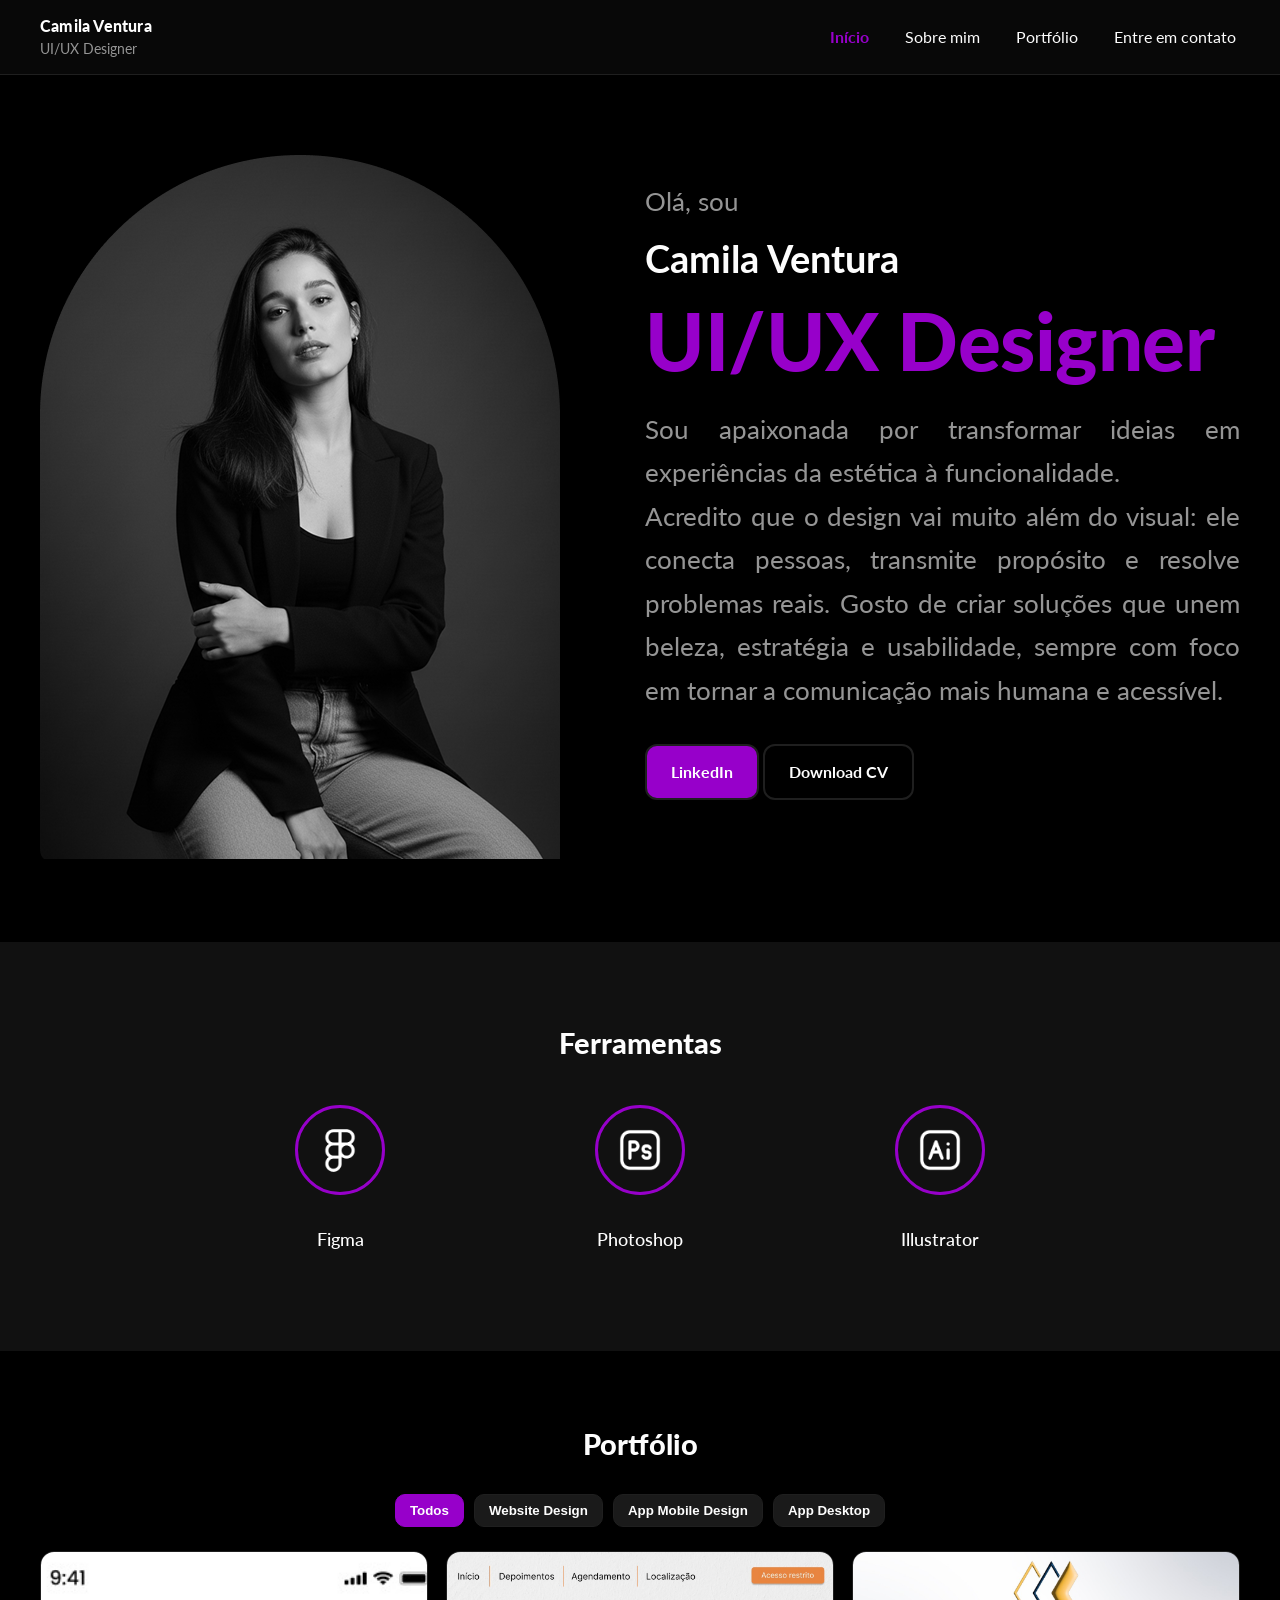
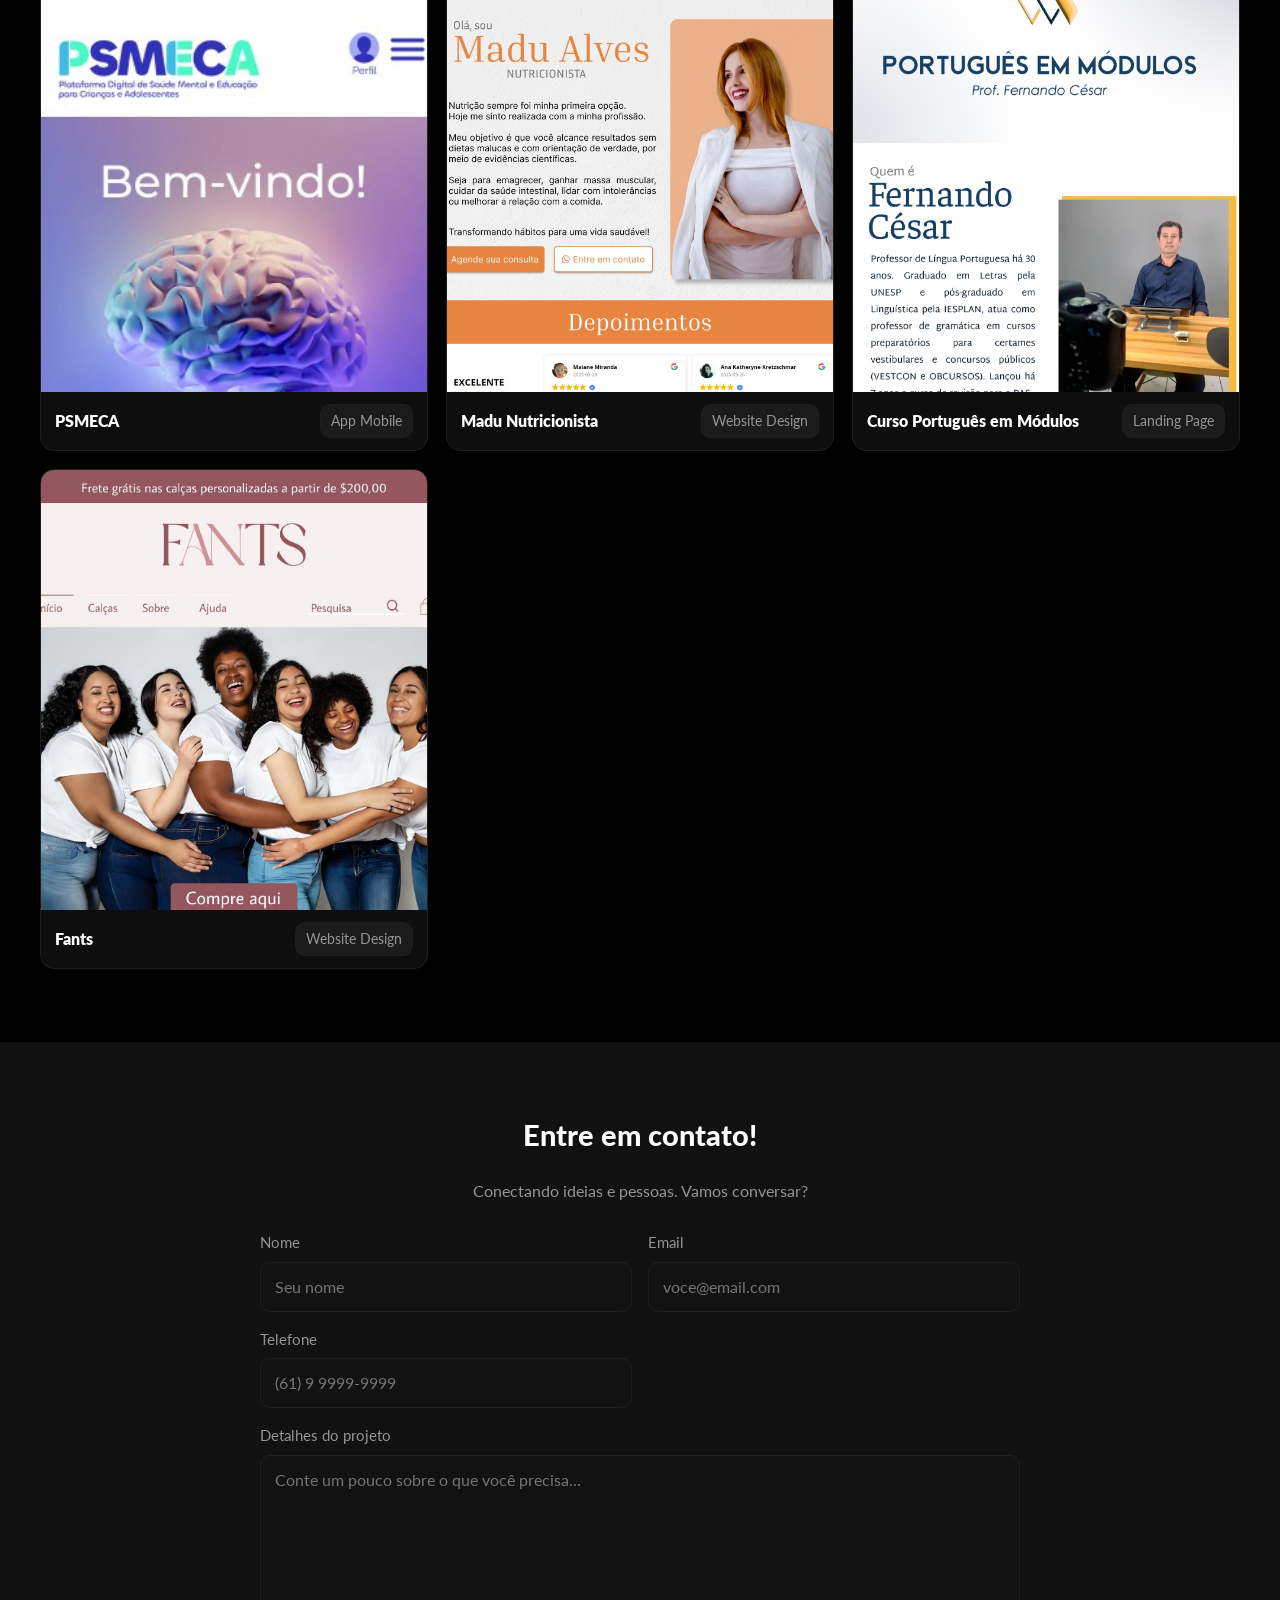
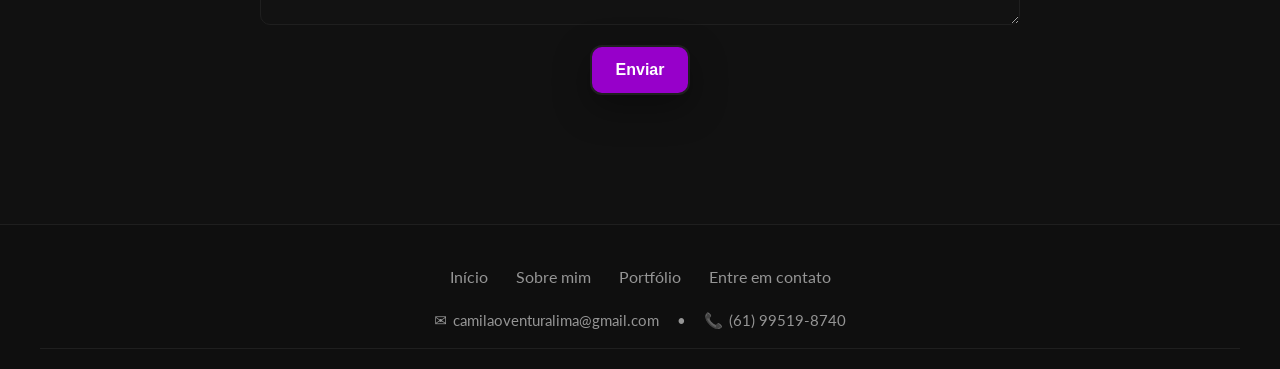
==== index.html @ 402dd20c "Adiciona versão inicial do portfólio Camila Ventura" ====
<!DOCTYPE html>
<html lang="pt-br">
<head>
  <meta charset="UTF-8" />
  <meta name="viewport" content="width=device-width, initial-scale=1" />
  <title>Camila Ventura — UX/UI Designer</title>

  <!-- Fonte Lato -->
  <link rel="preconnect" href="https://fonts.googleapis.com">
  <link rel="preconnect" href="https://fonts.gstatic.com" crossorigin>
  <link href="https://fonts.googleapis.com/css2?family=Lato:wght@300;400;700;900&display=swap" rel="stylesheet">

  <!-- CSS principal -->
  <link rel="stylesheet" href="assets/css/main.css" />
</head>
<body>

  <header class="header" role="banner">
    <div class="container header__inner">
      <a class="brand" href="#">
        <span class="brand__title">Camila Ventura</span>
        <span class="brand__subtitle">UI/UX Designer</span>
      </a>

      <nav class="nav" aria-label="principal">
        <button class="nav__toggle" aria-expanded="false" aria-controls="menu">☰</button>
        <ul id="menu" class="nav__list">
          <li><a class="is-active" href="#inicio">Início</a></li>
          <li><a href="#sobre">Sobre mim</a></li>
          <li><a href="#projetos">Portfólio</a></li>
          <li><a href="#contato">Entre em contato</a></li>
        </ul>
      </nav>
    </div>
  </header>

  <main>
    <section id="inicio" class="hero" aria-labelledby="hero-title">
      <div class="container hero__inner">
        <div class="hero__photo reveal">
          <img src="assets/img/camila.png" alt="Camila Ventura" />
        </div>

        <div class="hero__text reveal">
          <p class="kicker">Olá, sou</p>
          <h1 id="hero-title"><span>Camila Ventura</span></h1>
          <p class="role">UI/UX Designer</p>

          <p class="hero__desc">
            Sou apaixonada por transformar ideias em experiências da estética à funcionalidade. <br>
            Acredito que o design vai muito além do visual: ele conecta pessoas, transmite propósito e resolve problemas reais.
            Gosto de criar soluções que unem beleza, estratégia e usabilidade, sempre com foco em tornar a comunicação mais humana e acessível.
          </p>

          <div class="hero__cta">
            <a class="btn btn--primary" href="https://www.linkedin.com/in/venturacamila-/" target="_blank" rel="noopener">LinkedIn</a>
            <a class="btn btn--ghost" href="#" download>Download CV</a>
          </div>
        </div>
      </div>
    </section>

    <!-- ================== FERRAMENTAS ================== -->
    <section id="ferramentas" class="tools section--alt">
      <div class="container">
        <h2 class="section-title">Ferramentas</h2>

        <div class="tools__grid">
          <div class="tool">
            <div class="tool__icon">
              <img src="assets/img/icone-figma.png" alt="Figma">
            </div>
            <p class="tool__name">Figma</p>
          </div>

          <div class="tool">
            <div class="tool__icon">
              <img src="assets/img/icone-photoshop.png" alt="Adobe Photoshop">
            </div>
            <p class="tool__name">Photoshop</p>
          </div>

          <div class="tool">
            <div class="tool__icon">
              <img src="assets/img/icone-illustrator.png" alt="Adobe Illustrator">
            </div>
            <p class="tool__name">Illustrator</p>
          </div>
        </div>
      </div>
    </section>

    <!-- ================== PORTFÓLIO ================== -->
    <section id="projetos" class="section">
    <div class="container">
        <h2 class="section-title">Portfólio</h2>

        <!-- Filtros -->
        <div class="filters" role="tablist" aria-label="Filtro de projetos">
        <button class="filter-btn is-active" data-filter="all" role="tab" aria-selected="true">Todos</button>
        <button class="filter-btn" data-filter="website" role="tab">Website Design</button>
        <button class="filter-btn" data-filter="app-mobile" role="tab">App Mobile Design</button>
        <button class="filter-btn" data-filter="app-desktop" role="tab">App Desktop</button>
        </div>

        <!-- Grid -->
        <div class="portfolio-grid">
        <!-- Exemplo de card: ajuste os data-category conforme o tipo -->
        <article class="portfolio-card" data-category="app-mobile">
            <img src="assets/img/thumb-1.jpg" alt="PSMECA — App Mobile" loading="lazy">
            <footer class="card-footer">
            <strong class="card-title">PSMECA</strong>
            <span class="tag">App Mobile</span>
            </footer>
            <a class="card-hit"
              href="https://www.figma.com/design/VyDSun25oeISjI2EACDQXE/PSMECA--Copy--Camila?node-id=0-1&t=355Icg6FfSTcIvuR-1"
              target="_blank" rel="noopener"
              aria-label="Abrir projeto PSMECA no Figma">Abrir</a>
        </article>

        <article class="portfolio-card" data-category="website">
            <img src="assets/img/thumb-2.jpg" alt="Madu Nutricionista — Website" loading="lazy">
            <footer class="card-footer">
            <strong class="card-title">Madu Nutricionista</strong>
            <span class="tag">Website Design</span>
            </footer>
            <a class="card-hit"
              href="https://www.figma.com/design/WHJ8unIBVzZjjQthz4Qp6f/Site-Madu-Alves-Nutricionista?node-id=0-1&t=5cTGfRsWojCr3QMY-1"
              target="_blank" rel="noopener"
              aria-label="Abrir projeto Madu Nutricionista no Figma">Abrir</a>
        </article>

        <article class="portfolio-card" data-category="website">
            <img src="assets/img/thumb-3.jpg" alt="Curso Português em Módulos — Landing Page" loading="lazy">
            <footer class="card-footer">
            <strong class="card-title">Curso Português em Módulos</strong>
            <span class="tag">Landing Page</span>
            </footer>
            <a class="card-hit"
              href="https://www.figma.com/design/8gkHkP1EzSvH1BRitL8Aoq/Landing-Page-Portugu%C3%AAs-em-M%C3%B3dulos?node-id=0-1&t=bLjoRz4u3S9rdI7R-1"
              target="_blank" rel="noopener"
              aria-label="Abrir projeto Curso Português em Módulos no Figma">Abrir</a>
        </article>

        <article class="portfolio-card" data-category="website">
            <img src="assets/img/thumb-4.jpg" alt="Fants — Website Design" loading="lazy">
            <footer class="card-footer">
            <strong class="card-title">Fants</strong>
            <span class="tag">Website Design</span>
            </footer>
            <a class="card-hit"
              href="https://www.figma.com/design/nOZD41RZFPDARmKJ8b998s/Site-Fants?node-id=0-1&t=cd3TNoPDHikFOYi7-1"
              target="_blank" rel="noopener"
              aria-label="Abrir projeto Fants no Figma">Abrir</a>
        </article>

        <!-- Pode seguir com thumb-4, thumb-5, ... -->
        </div>
    </div>
    </section>

        <!-- ================== CONTATO ================== -->
    <section id="contato" class="section section--alt">
    <div class="container">
        <h2 class="section-title">Entre em contato!</h2>
        <p class="section-subtitle">Conectando ideias e pessoas. Vamos conversar?</p>

      <form id="contact-form" class="contact-form" action="https://formspree.io/f/xjkalblp" method="POST">
        <div class="field">
          <label for="nome">Nome</label>
          <input id="nome" name="nome" type="text" placeholder="Seu nome" required>
        </div>

        <div class="field">
          <label for="email">Email</label>
          <input id="email" name="_replyto" type="email" placeholder="voce@email.com" required>
        </div>

        <div class="field">
          <label for="telefone">Telefone</label>
          <input id="telefone" name="telefone" type="tel" placeholder="(61) 9 9999-9999">
        </div>

        <div class="field field--full">
          <label for="mensagem">Detalhes do projeto</label>
          <textarea id="mensagem" name="mensagem" rows="6" placeholder="Conte um pouco sobre o que você precisa..." required></textarea>
        </div>

        <div class="actions">
          <button type="submit" class="btn btn--primary">Enviar</button>
        </div>

        <p class="form-feedback" role="status" aria-live="polite"></p>
      </form>
    </div>
    </section>

    <!-- ================== FOOTER ================== -->
    <footer class="footer" role="contentinfo">
    <div class="container footer__inner">
        <nav class="footer__nav" aria-label="rodapé">
        <a href="#inicio">Início</a>
        <a href="#sobre">Sobre mim</a>
        <a href="#projetos">Portfólio</a>
        <a href="#contato">Entre em contato</a>
        </nav>

        <div class="footer__contact">
        <a href="mailto:camilaoventuralima@gmail.com" class="footer__link">camilaoventuralima@gmail.com</a>
        <span class="footer__sep">•</span>
        <a href="tel:+5561995198740" class="footer__link">(61) 99519-8740</a>
        </div>
    </div>
    </footer>

  </main>

  <script src="assets/js/main.js"></script>
</body>
</html>
---- assets/css/main.css ----
/* ====== BASE MÍNIMA ====== */
* { box-sizing: border-box; }
html, body { height: 100%; }
:root{
  --bg: #000000;
  --bg-alt: #111111;
  --fg: #FDFDFD;
  --muted: #959595;
  --primary: #9700CA;
  --chip: #959595;
  --border: #1f1f1f;
  --container: 1200px;
  --radius: 18px;
  --shadow: 0 12px 36px rgba(0,0,0,.35);
}
body{
  margin: 0;
  font-family: "Lato", system-ui, -apple-system, "Segoe UI", Roboto, Arial, sans-serif;
  background: var(--bg);
  color: var(--fg);
  line-height: 1.5;
}
.container { 
  width: min(100% - 2rem, var(--container)); 
  margin-inline: auto; 
}

/* ====== HEADER / NAV ====== */
.header{
  position:fixed;
  top:0; left: 0; right: 0;
  background:#0a0a0acc;
  backdrop-filter:blur(8px);
  border-bottom:1px solid var(--border);
  z-index:1000
}
.header__inner{
  display:flex;
  align-items:center;
  justify-content:space-between;
  padding:14px 0
}
.brand {
  color:var(--fg);
  text-decoration:none;
  display:flex;
  flex-direction:column
}
.brand__title {
  font-weight:900
  ;letter-spacing:.2px
}
.brand__subtitle {
  font-size:.9rem;
  color:var(--muted);
  font-weight:400
}

.nav__toggle {
  display:none;
  background:transparent;
  border:1px solid var(--border);
  color:var(--fg);
  padding:8px 10px;
  border-radius:10px
}
.nav__list {
  display:flex;
  gap:28px;
  list-style:none;
  margin:0;
  padding:0
}
.nav__list a {
  color:var(--fg);
  text-decoration:none;
  padding:8px 4px;
  border-radius:10px
}
.nav__list a:hover {
  background:#111
}
.nav__list a.is-active {
  color:var(--primary);
  font-weight:700
}

@media (max-width:640px){
  .nav__toggle{display:inline-block}
  .nav__list{display:none;position:absolute;right:1rem;top:60px;flex-direction:column;
    background:#0f0f0f;border:1px solid var(--border);padding:12px;border-radius:12px}
  .nav__list.is-open{display:flex}
}

/* ====== HERO ====== */
.hero{padding:80px 0}
.hero__inner{
  display:grid;
  grid-template-columns: 1fr 1.1fr;
  gap:64px;
  align-items:center;
}
.kicker {
  color: var(--muted);
  font-size: 1.6rem;
  font-weight: 400;
  margin: -35px 0 10px;
}
.hero__text h1 {
  font-size: 2.4rem;         /* nome Camila Ventura */
  margin: 0;
  color: var(--fg);
  font-weight: 700;
}
.hero__text .role {
  font-size: 5rem;           /* UI/UX designer maior */
  line-height: 1.05;
  margin: 10px 0 24px;
  color: var(--primary);
  font-weight: 900;
  letter-spacing: -0.5px;    /* dá um toque mais moderno */
}
.hero__desc {
  color: var(--muted);
  max-width: 60ch;
  font-size: 1.6rem;
  line-height: 1.7;
  margin-bottom: 32px;
  text-align: justify;
}

/* Botões */
.btn {
  display: inline-block;
  padding: 14px 24px;              /* mais altos e largos */
  border-radius: 12px;
  text-decoration: none;
  border: 2px solid var(--border); /* borda mais visível */
  font-weight: 700;
  font-size: 1rem;
  transition: all 0.2s ease-in-out;
  cursor: pointer; 
}

.btn--primary {
  background: var(--primary);
  color: #fff;
  box-shadow: var(--shadow);
}

.btn--primary:hover {
  background: #b33ae0;            /* leve clareada no hover */
}

.btn--ghost {
  color: var(--fg);
  background: transparent;
}

.btn--ghost:hover {
  border-color: var(--primary);
  color: var(--primary);
}


/* Foto original, sem cortes nem shapes */
.hero__photo {
  display: flex;
  justify-content: center;
  align-items: center;
  width: 100%;
  max-width: 520px;
}

.hero__photo img {
  width: 100%;
  height: auto;
  display: block;
  border-radius: 0; /* mantém como veio */
  object-fit: contain;
  filter: grayscale(100%); /* opcional, pode remover se quiser a cor original */
}

/* ====== TÍTULOS DE SEÇÃO ====== */
.section { padding: 72px 0; }
.section--alt { background: var(--bg-alt); }
.section-title {
  text-align: center;
  font-size: 1.8rem;
  font-weight: 900;
  margin: 0 0 28px;
}

/* ====== FERRAMENTAS ====== */
.tools {
  text-align: center;
  padding: 80px 0;
}

.tools__grid {
  display: flex;
  justify-content: center;
  align-items: center;
  flex-wrap: wrap;
  gap: 210px;
  margin-top: 40px;
}

.tool {
  display: flex;
  flex-direction: column;
  align-items: center;
  gap: 14px;
}

.tool__icon {
  width: 90px;
  height: 90px;
  border-radius: 50%;
  background-color: transparent;
  border: 3px solid var(--primary);
  display: flex;
  align-items: center;
  justify-content: center;
  transition: transform 0.3s ease, box-shadow 0.3s ease;
}

.tool__icon img {
  width: 50px;
  height: 50px;
  object-fit: contain;
  filter: brightness(0) invert(1);
}

.tool__name {
  font-size: 1.1rem;
  color: var(--fg);
  font-weight: 500;
}

.tool__icon:hover {
  transform: scale(1.1);
  box-shadow: 0 0 15px rgba(151, 0, 202, 0.6);
}

/* ====== FILTROS ====== */
.filters {
  display: flex;
  gap: 10px;
  justify-content: center;
  margin: 12px 0 24px;
  flex-wrap: wrap;
}
.filter-btn {
  background: #1a1a1a;
  color: var(--fg);
  border: 1px solid var(--border);
  padding: 8px 14px;
  border-radius: 10px;
  font-weight: 700;
  cursor: pointer;
  transition: all .2s;
}
.filter-btn:hover { border-color: var(--primary); }
.filter-btn.is-active {
  background: var(--primary);
  border-color: var(--primary);
}

/* ====== GRID DO PORTFÓLIO ====== */
.portfolio-grid {
  display: grid;
  grid-template-columns: repeat(3, 1fr);
  gap: 18px;
}
.portfolio-card {
  position: relative;
  background: #0e0e0e;
  border: 1px solid var(--border);
  border-radius: 14px;
  overflow: hidden;
  transition: transform .15s ease, box-shadow .15s ease, border-color .15s ease;
}
.portfolio-card:hover {
  transform: translateY(-3px) scale(1.01);
  box-shadow: 0 0 15px rgba(151, 0, 202, 0.4);
  border-color: var(--primary);
}
.portfolio-card img {
  width: 100%;
  height: auto;
  aspect-ratio: 415 / 473;
  object-fit: cover;     /* corta para caber limpo como no Figma */
  display: block;
}
/* torna o card inteiro clicável */
.portfolio-card .card-hit {
  position: absolute;
  inset: 0;              /* cobre toda a área do card */
  z-index: 2;
  text-indent: -9999px;  /* esconde o texto visualmente */
}
.portfolio-card:hover {
  cursor: pointer;       /* mostra a “mãozinha” */
}
.portfolio-card a {
  text-decoration: none;
}
.card-footer {
  display: flex;
  align-items: center;
  justify-content: space-between;
  gap: 8px;
  padding: 12px 14px;
}
.card-title { font-weight: 800; }
.tag {
  background: #1b1b1b;
  border: 1px solid var(--border);
  color: var(--muted);
  padding: 6px 10px;
  border-radius: 10px;
  font-size: .85rem;
  white-space: nowrap;
}

/* ====== CONTATO ====== */
.section-subtitle{
  color: var(--muted);
  text-align: center;
  margin: -6px 0 28px;
}

.contact-form{
  max-width: 760px;
  margin: 0 auto;
  display: grid;
  grid-template-columns: 1fr 1fr;
  gap: 16px;
}

.field{ display: grid; gap: 8px; }
.field--full{ grid-column: 1 / -1; }
.field label{ font-size: .95rem; color: var(--muted); }
.field input,
.field textarea{
  background: #121212;
  border: 1px solid var(--border);
  color: var(--fg);
  border-radius: 10px;
  padding: 12px 14px;
  font: inherit;
  outline: none;
}
.field input:focus,
.field textarea:focus{
  border-color: var(--primary);
  box-shadow: 0 0 0 3px rgba(151,0,202,.2);
}

.actions{
  grid-column: 1 / -1;
  display: flex;
  gap: 12px;
  justify-content: center;
  margin-top: 4px;
}

.form-feedback{
  grid-column: 1 / -1;
  text-align: center;
  color: var(--muted);
  margin-top: 6px;
  min-height: 1.2em;
}

/* ====== FOOTER ====== */
.footer {
  background: #0f0f0f;
  border-top: 1px solid var(--border);
  padding: 40px 0 20px;
}

.footer__inner {
  display: flex;
  flex-direction: column;
  align-items: center;
  justify-content: center;
  gap: 12px;
  text-align: center;
  border-bottom: 1px solid var(--border);
  padding-bottom: 16px;
}

.footer__nav {
  display: flex;
  gap: 28px;
  flex-wrap: wrap;
  justify-content: center;
}

.footer__nav a {
  color: var(--muted);
  text-decoration: none;
  font-size: 1rem;
  transition: color 0.2s;
}

.footer__nav a:hover {
  color: var(--fg);
}

.footer__contact {
  display: flex;
  gap: 18px;
  align-items: center;
  justify-content: center;
  color: var(--muted);
  font-size: 0.95rem;
  margin-top: 8px;
}

.footer__contact a {
  color: var(--muted);
  text-decoration: none;
  display: flex;
  align-items: center;
  gap: 6px;
}

.footer__contact a:hover {
  color: var(--fg);
}

/* Ícones */
.footer__contact a[href^="mailto"]::before {
  content: "✉️";
}
.footer__contact a[href^="tel"]::before {
  content: "📞";
}

/* ====== REVEAL / FADE-IN ====== */
.reveal {
  opacity: 0;
  transform: translateY(16px);
  will-change: opacity, transform;
  transition: opacity 1.6s ease, transform 1.6s ease;
}
.reveal.is-visible {
  opacity: 1;
  transform: none;
}

/* Responsivo */
@media (max-width: 992px){
  .hero__inner{grid-template-columns:1fr;gap:32px}
  .hero__text .role{font-size:2.4rem}
  .tools { grid-template-columns: repeat(3, 1fr); }
  .portfolio-grid { grid-template-columns: repeat(2, 1fr); }
}
@media (max-width: 640px) {

  
  .hero {
    padding: 56px 0;
    text-align: center;
  }

  .hero__inner {
    grid-template-columns: 1fr;
    gap: 40px;
  }

  .hero__text h1 {
    font-size: 1.8rem;
  }

  .hero__text .role {
    font-size: 2.8rem;
  }

  .hero__desc {
    font-size: 1rem;
    margin-inline: auto;
  }

  .hero__cta {
    justify-content: center;
  }
  .tools__grid {
    gap: 40px;
  }
  .tool__icon {
    width: 70px;
    height: 70px;
  }
  .tool__icon img {
    width: 40px;
    height: 40px;
  }
  .tool__name {
    font-size: 1rem;
  }
  .portfolio-grid { 
    grid-template-columns: 1fr; 
  }
  .contact-form{ 
    grid-template-columns: 1fr; 
  }
  .actions{ 
    justify-content: stretch;   
  }
  .actions .btn{ 
    width: 100%; text-align:center; 
  }
  .footer__inner {
    flex-direction: column;
    align-items: center;
    text-align: center;
    gap: 8px;
  }
  .footer__nav {
    gap: 16px;
  }
  .footer__contact {
    flex-direction: column;
    gap: 4px;
  }

  /* Respeita usuários com redução de movimento */
@media (prefers-reduced-motion: reduce) {
  .reveal,
  .reveal.is-visible {
    opacity: 1 !important;
    transform: none !important;
    transition: none !important;
  }
}

}
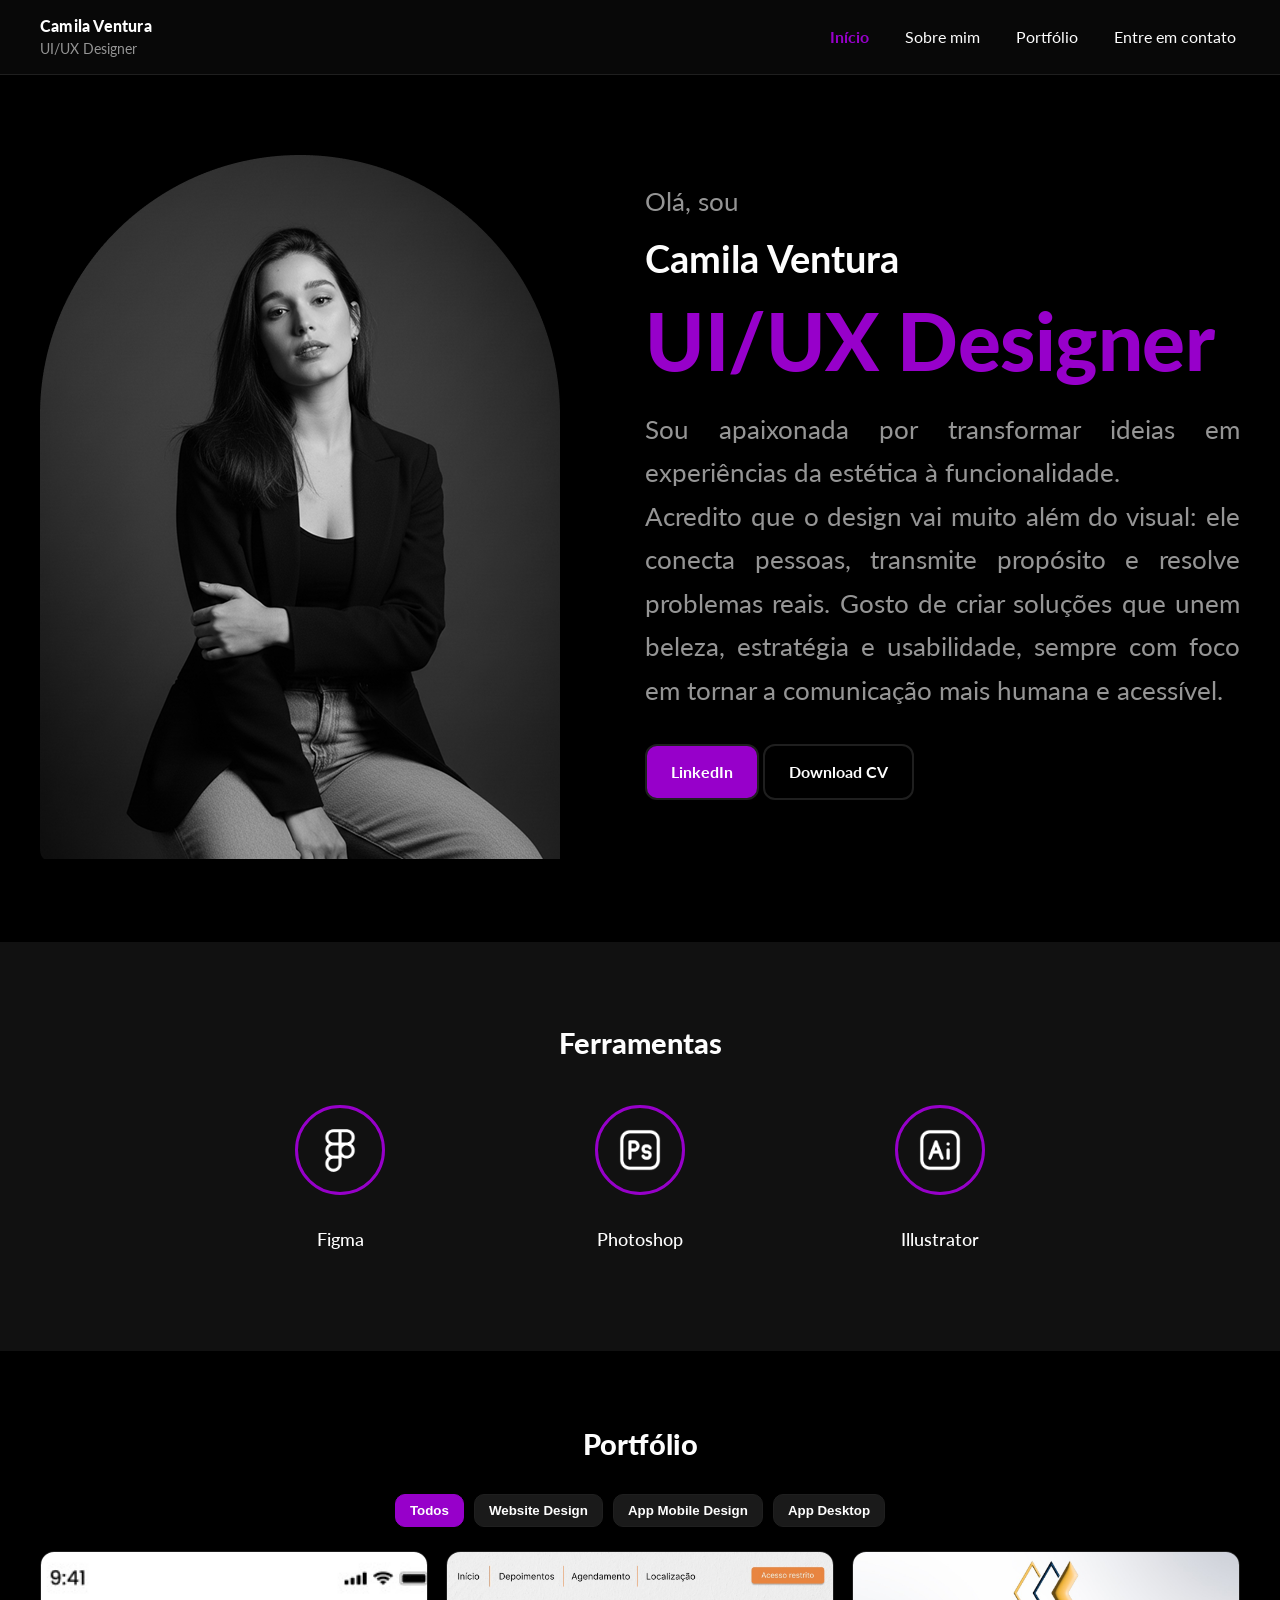
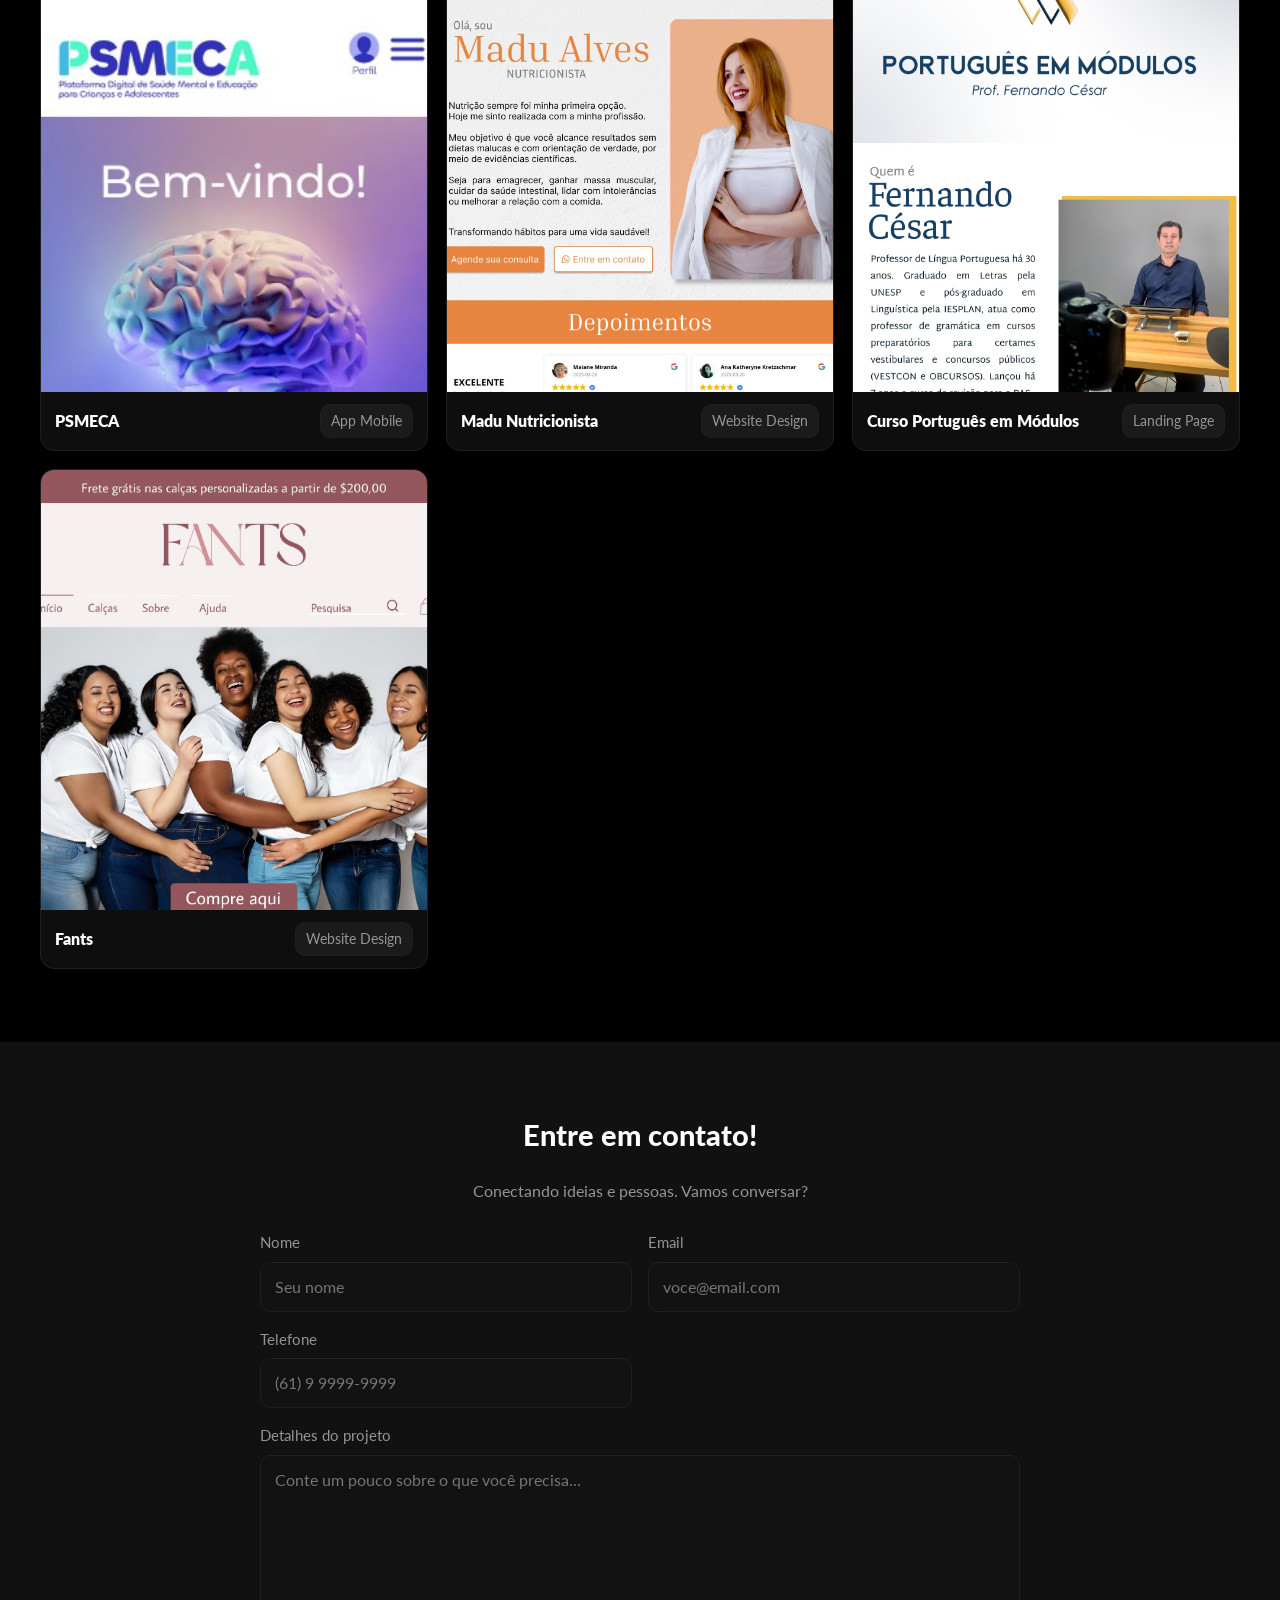
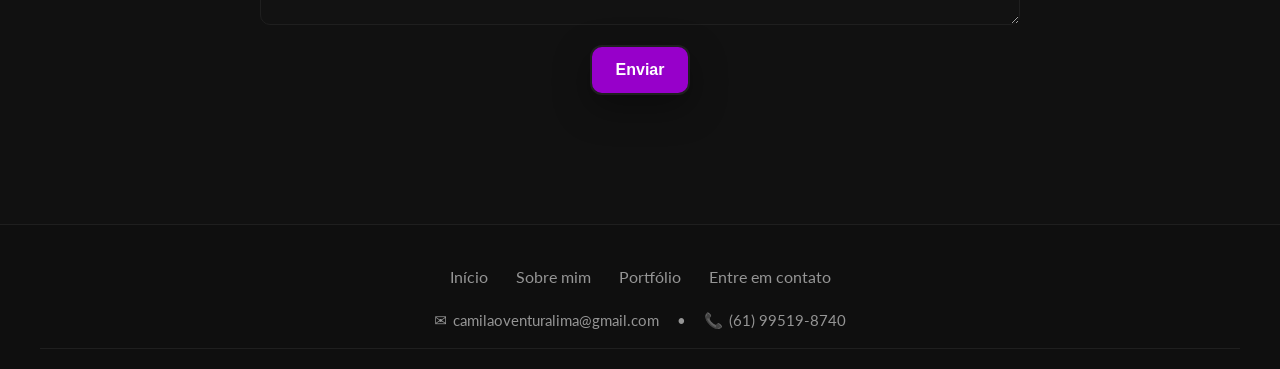
==== commit defdb9c2: "Add de currículo" ====
--- a/index.html
+++ b/index.html
@@ -54,7 +54,7 @@
 
           <div class="hero__cta">
             <a class="btn btn--primary" href="https://www.linkedin.com/in/venturacamila-/" target="_blank" rel="noopener">LinkedIn</a>
-            <a class="btn btn--ghost" href="#" download>Download CV</a>
+            <a class="btn btn--ghost" href="curriculo-camila-ventura-ux.pdf" download>Download CV</a>
           </div>
         </div>
       </div>
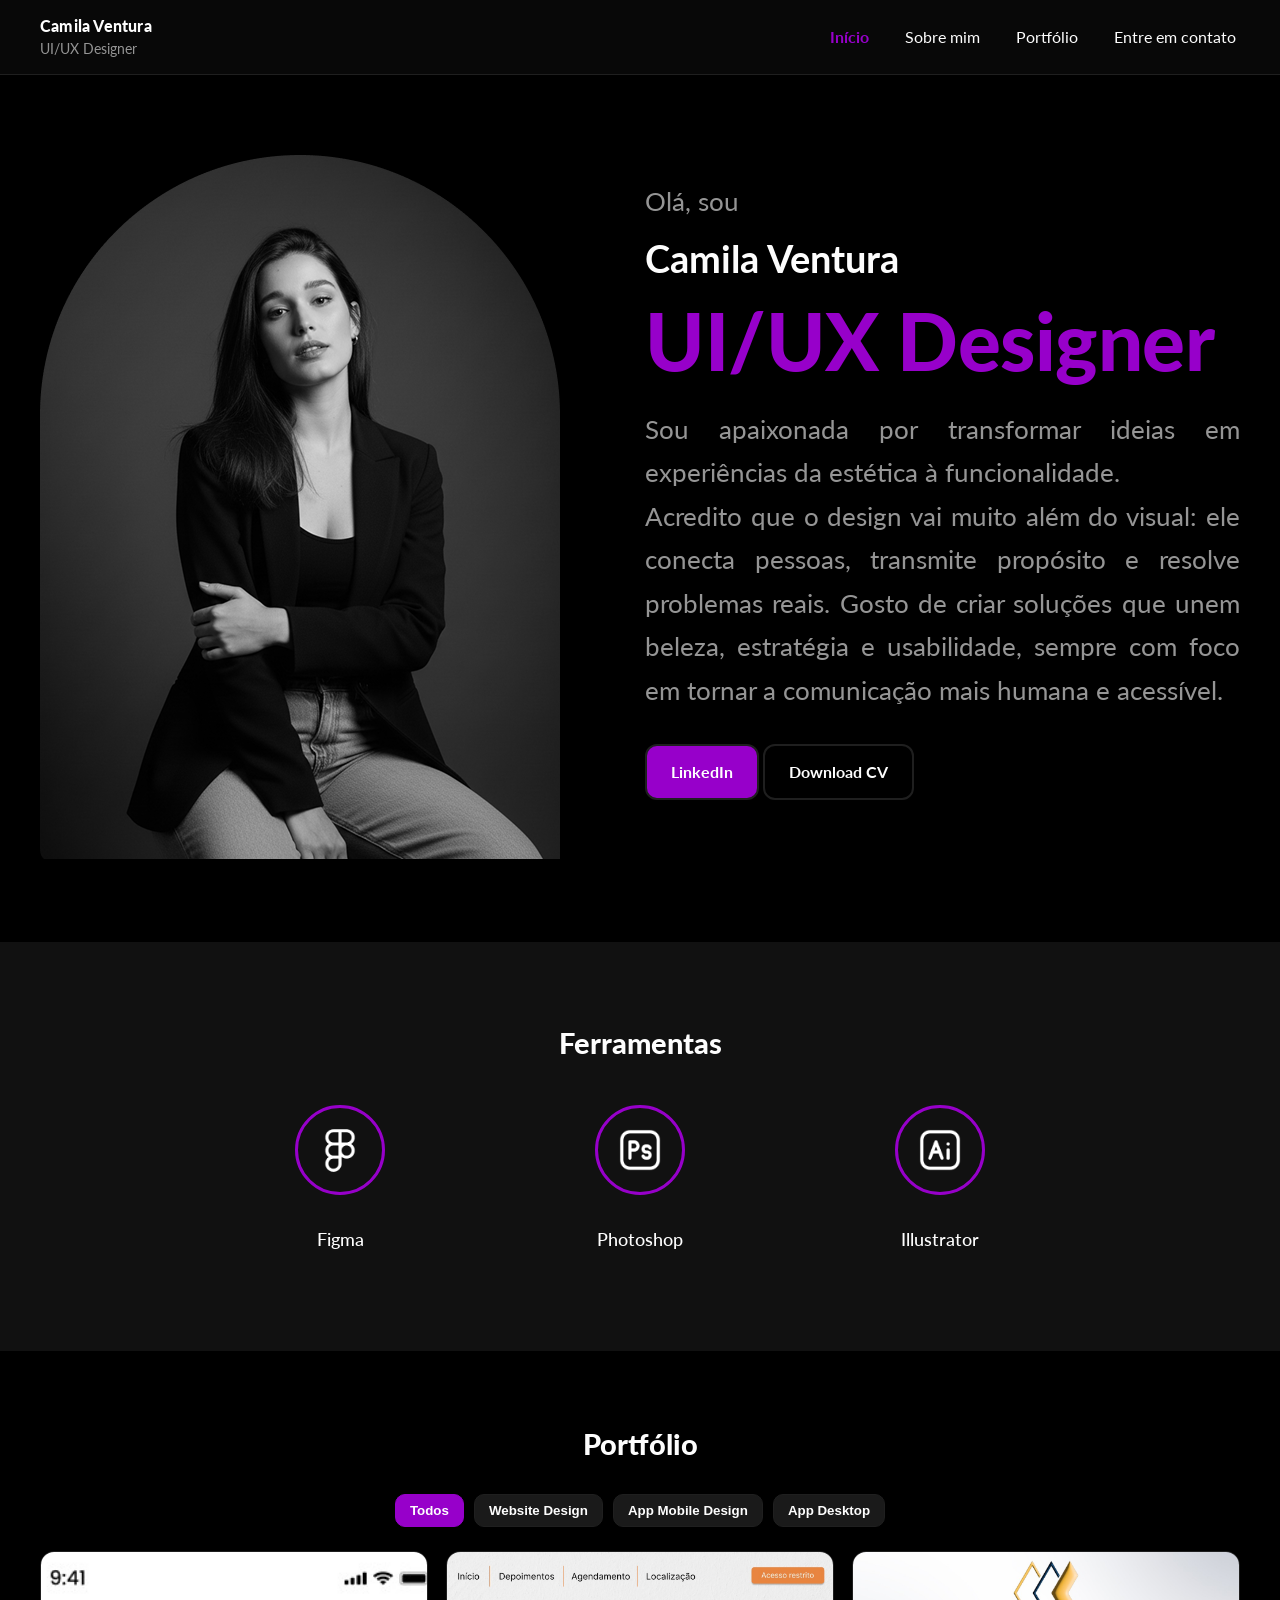
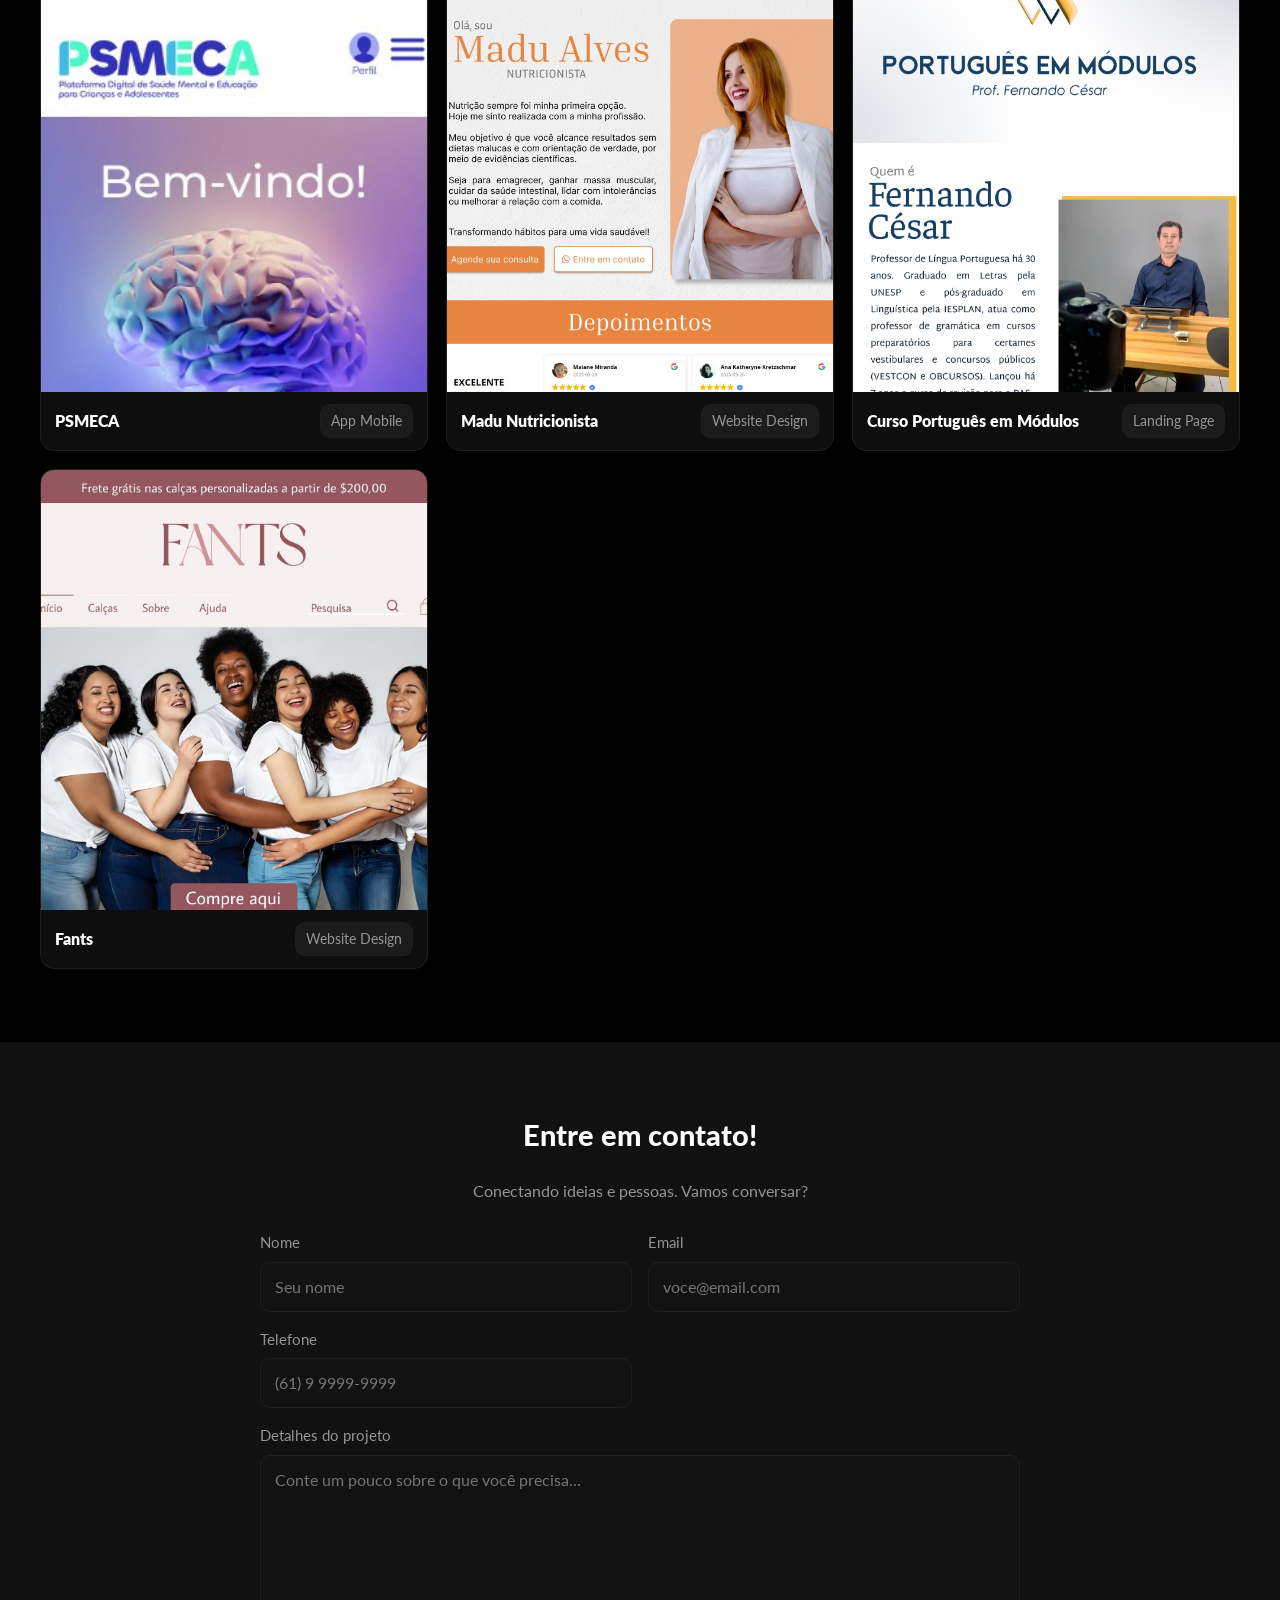
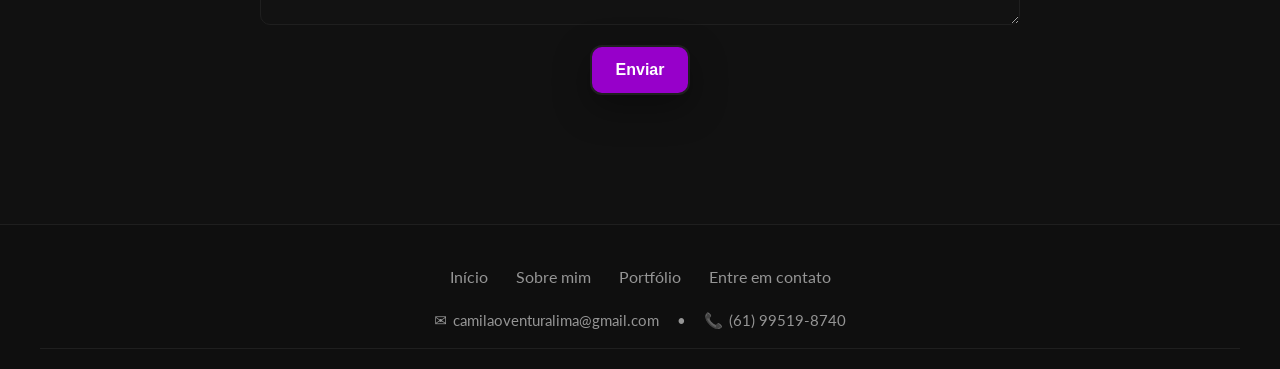
==== commit feecb428: "Ajuste navbar" ====
--- a/index.html
+++ b/index.html
@@ -26,7 +26,7 @@
         <button class="nav__toggle" aria-expanded="false" aria-controls="menu">☰</button>
         <ul id="menu" class="nav__list">
           <li><a class="is-active" href="#inicio">Início</a></li>
-          <li><a href="#sobre">Sobre mim</a></li>
+          <li><a href="#inicio">Sobre mim</a></li>
           <li><a href="#projetos">Portfólio</a></li>
           <li><a href="#contato">Entre em contato</a></li>
         </ul>
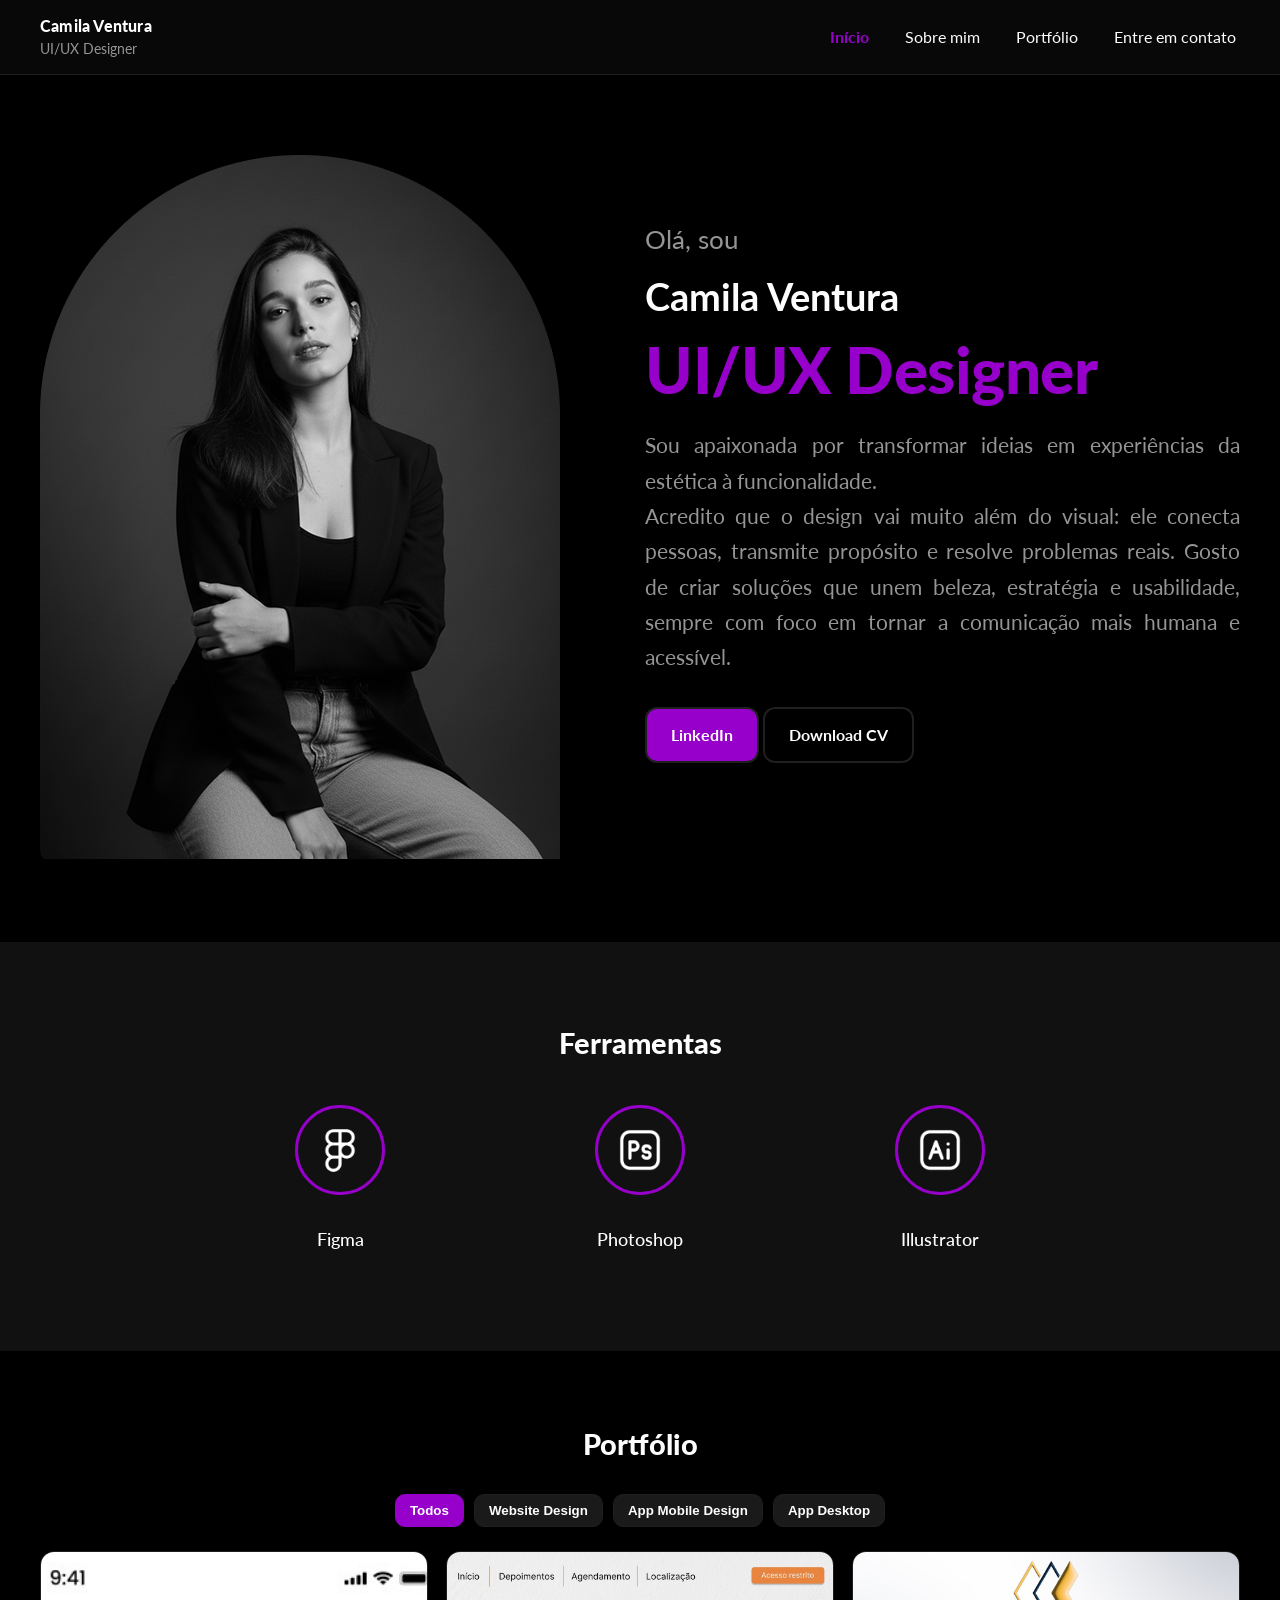
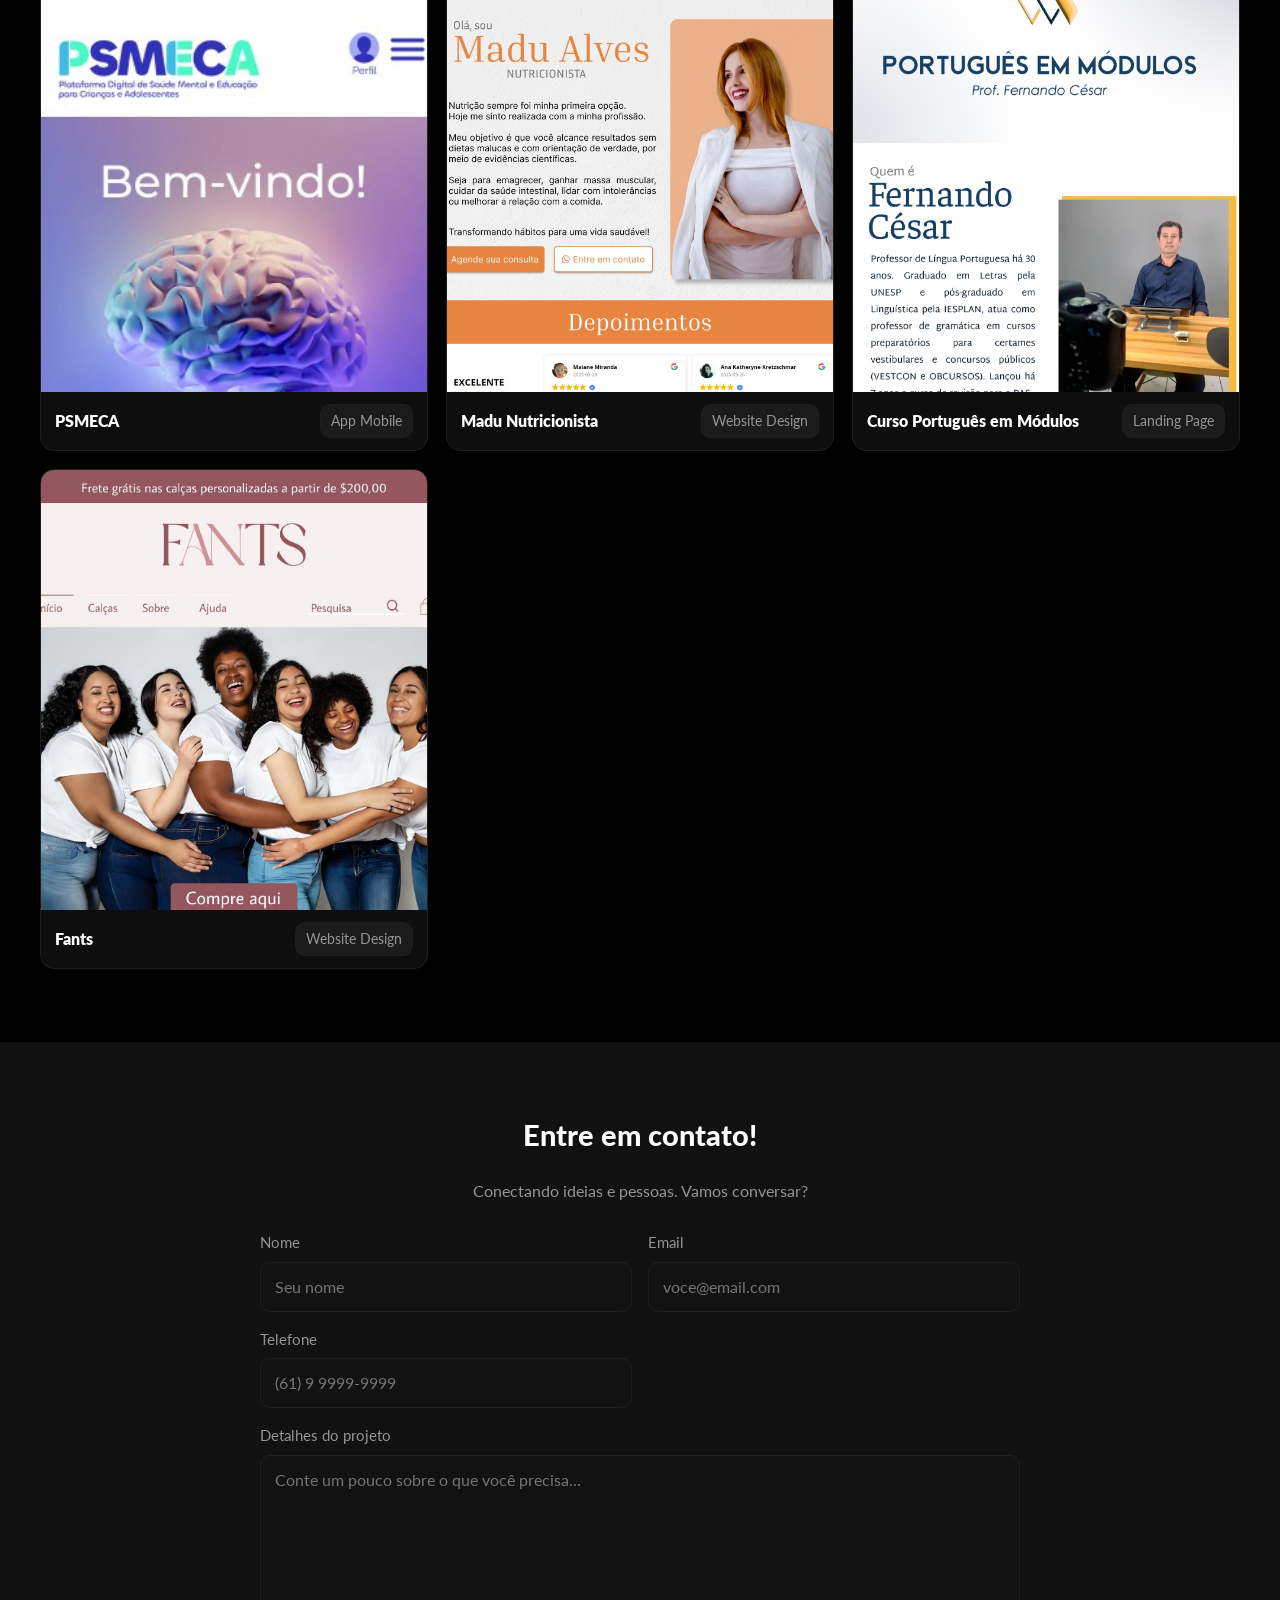
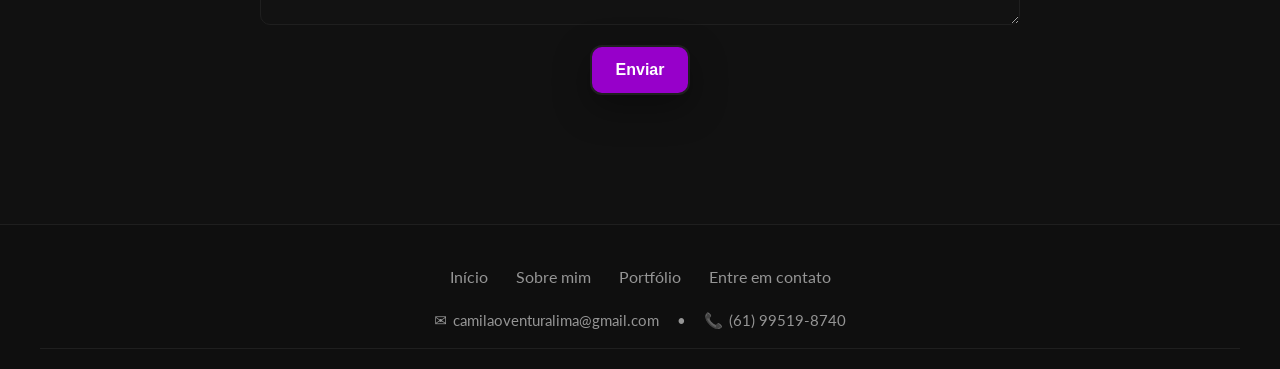
==== commit d31dfebb: "Ajuste footer" ====
--- a/index.html
+++ b/index.html
@@ -200,7 +200,7 @@
     <div class="container footer__inner">
         <nav class="footer__nav" aria-label="rodapé">
         <a href="#inicio">Início</a>
-        <a href="#sobre">Sobre mim</a>
+        <a href="#inicio">Sobre mim</a>
         <a href="#projetos">Portfólio</a>
         <a href="#contato">Entre em contato</a>
         </nav>
--- a/assets/css/main.css
+++ b/assets/css/main.css
@@ -113,7 +113,7 @@
   font-weight: 700;
 }
 .hero__text .role {
-  font-size: 5rem;           /* UI/UX designer maior */
+  font-size: 4rem;           /* UI/UX designer maior */
   line-height: 1.05;
   margin: 10px 0 24px;
   color: var(--primary);
@@ -123,7 +123,7 @@
 .hero__desc {
   color: var(--muted);
   max-width: 60ch;
-  font-size: 1.6rem;
+  font-size: 1.3rem;
   line-height: 1.7;
   margin-bottom: 32px;
   text-align: justify;
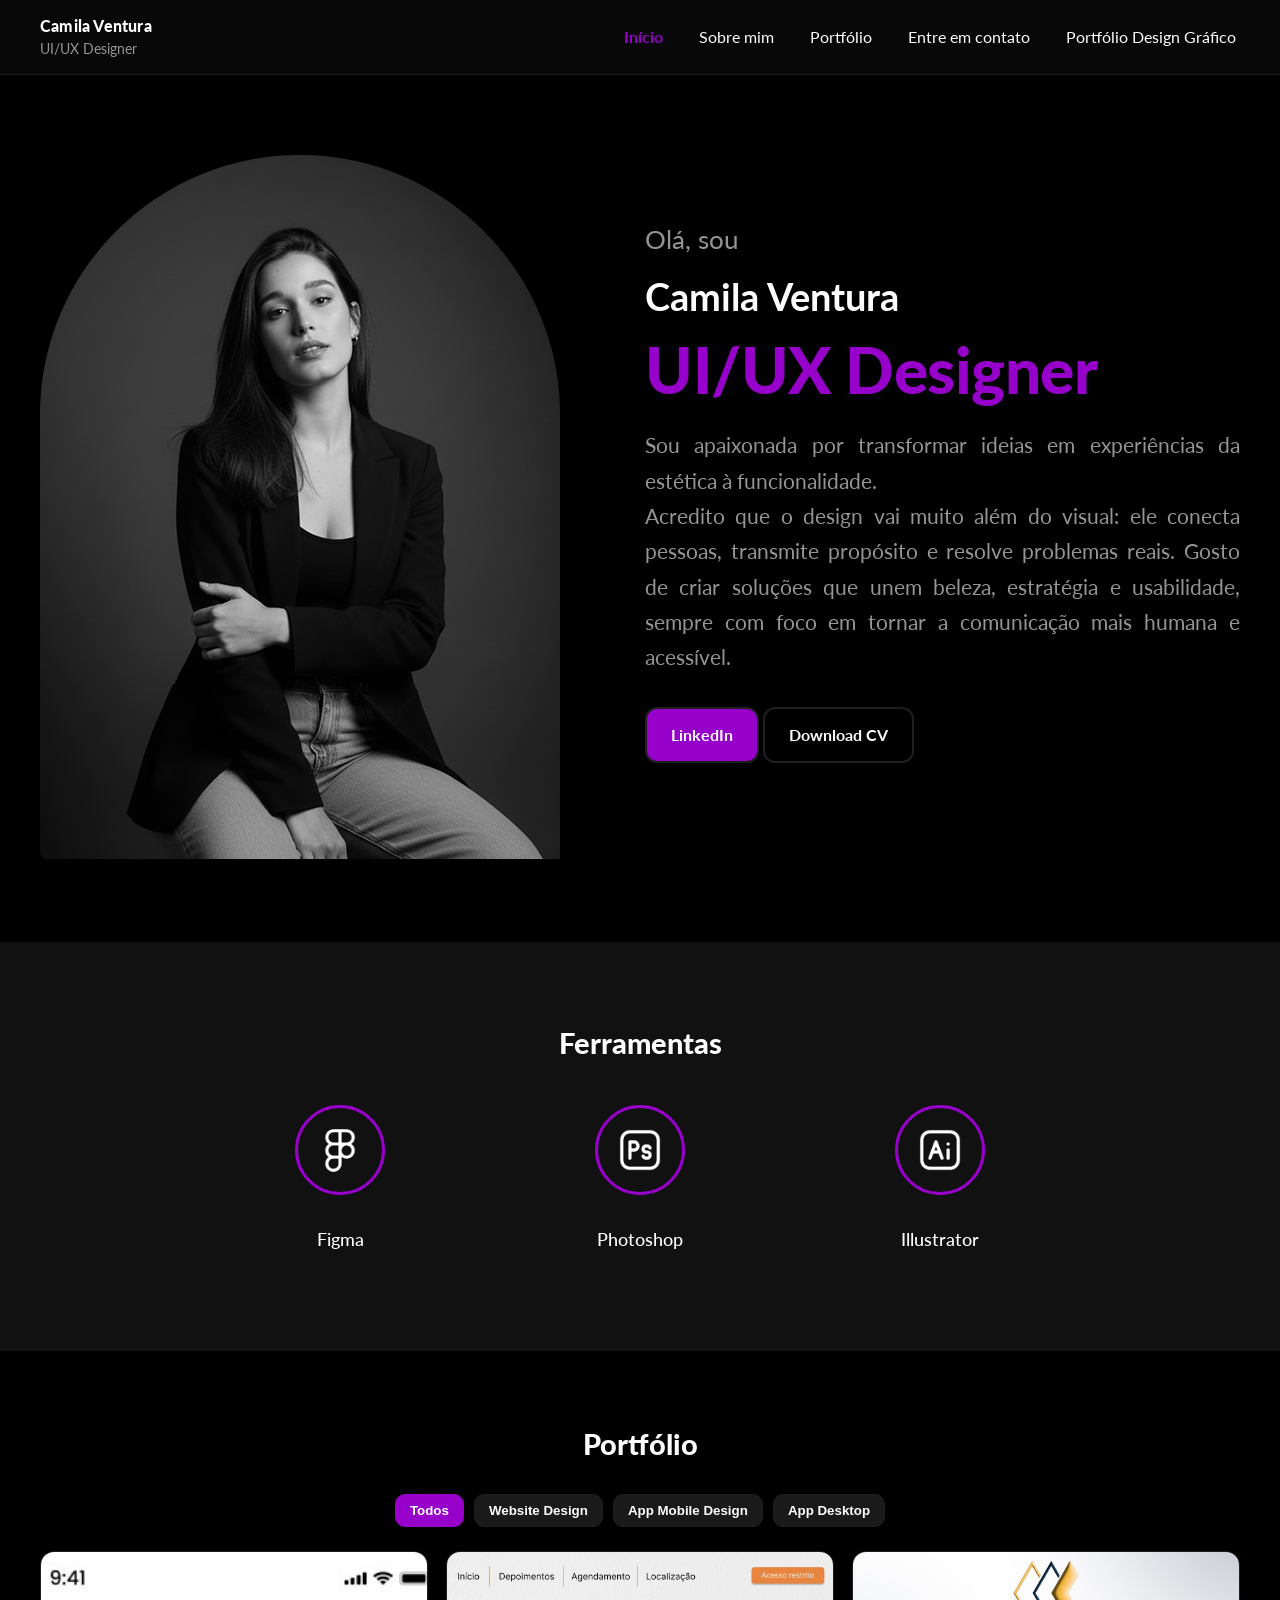
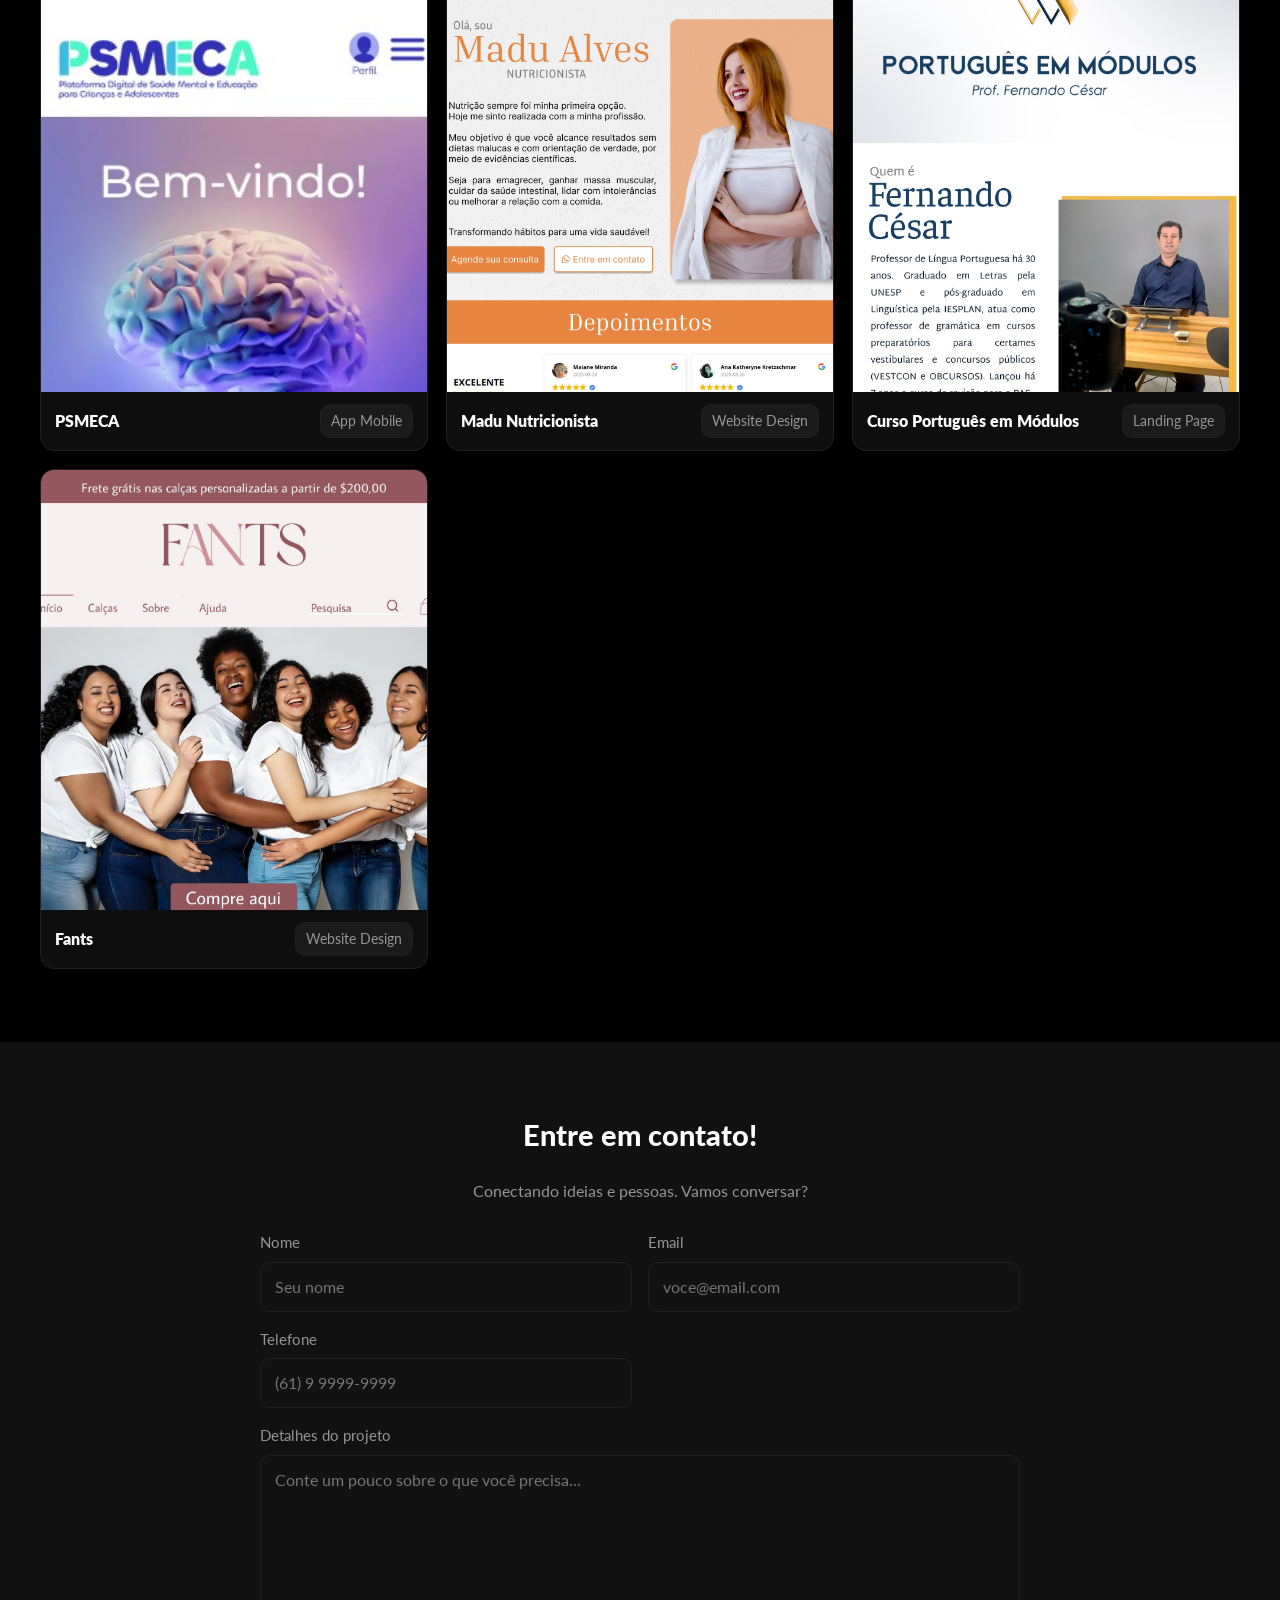
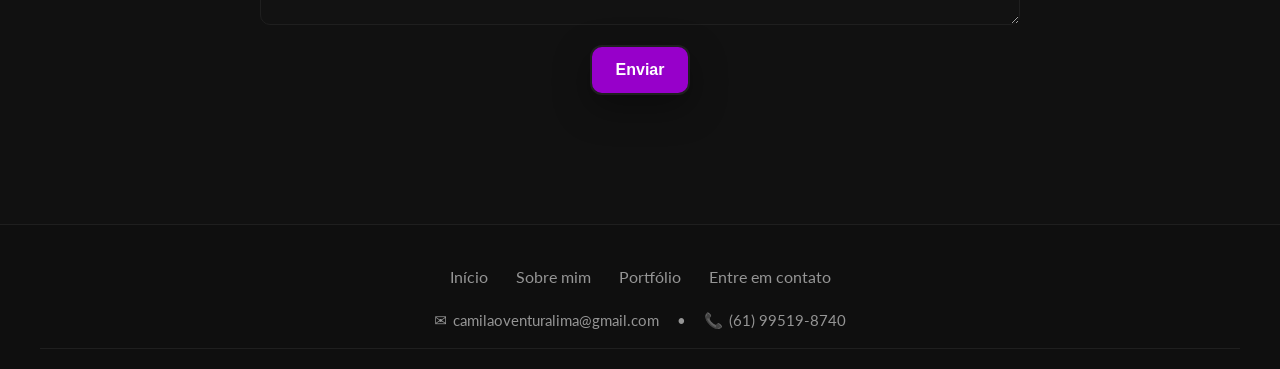
==== commit 2c516535: "Ajuste navbar" ====
--- a/index.html
+++ b/index.html
@@ -29,6 +29,7 @@
           <li><a href="#inicio">Sobre mim</a></li>
           <li><a href="#projetos">Portfólio</a></li>
           <li><a href="#contato">Entre em contato</a></li>
+          <li><a href="https://venturacamiila.wixsite.com/portcamilaventura">Portfólio Design Gráfico</a></li>
         </ul>
       </nav>
     </div>
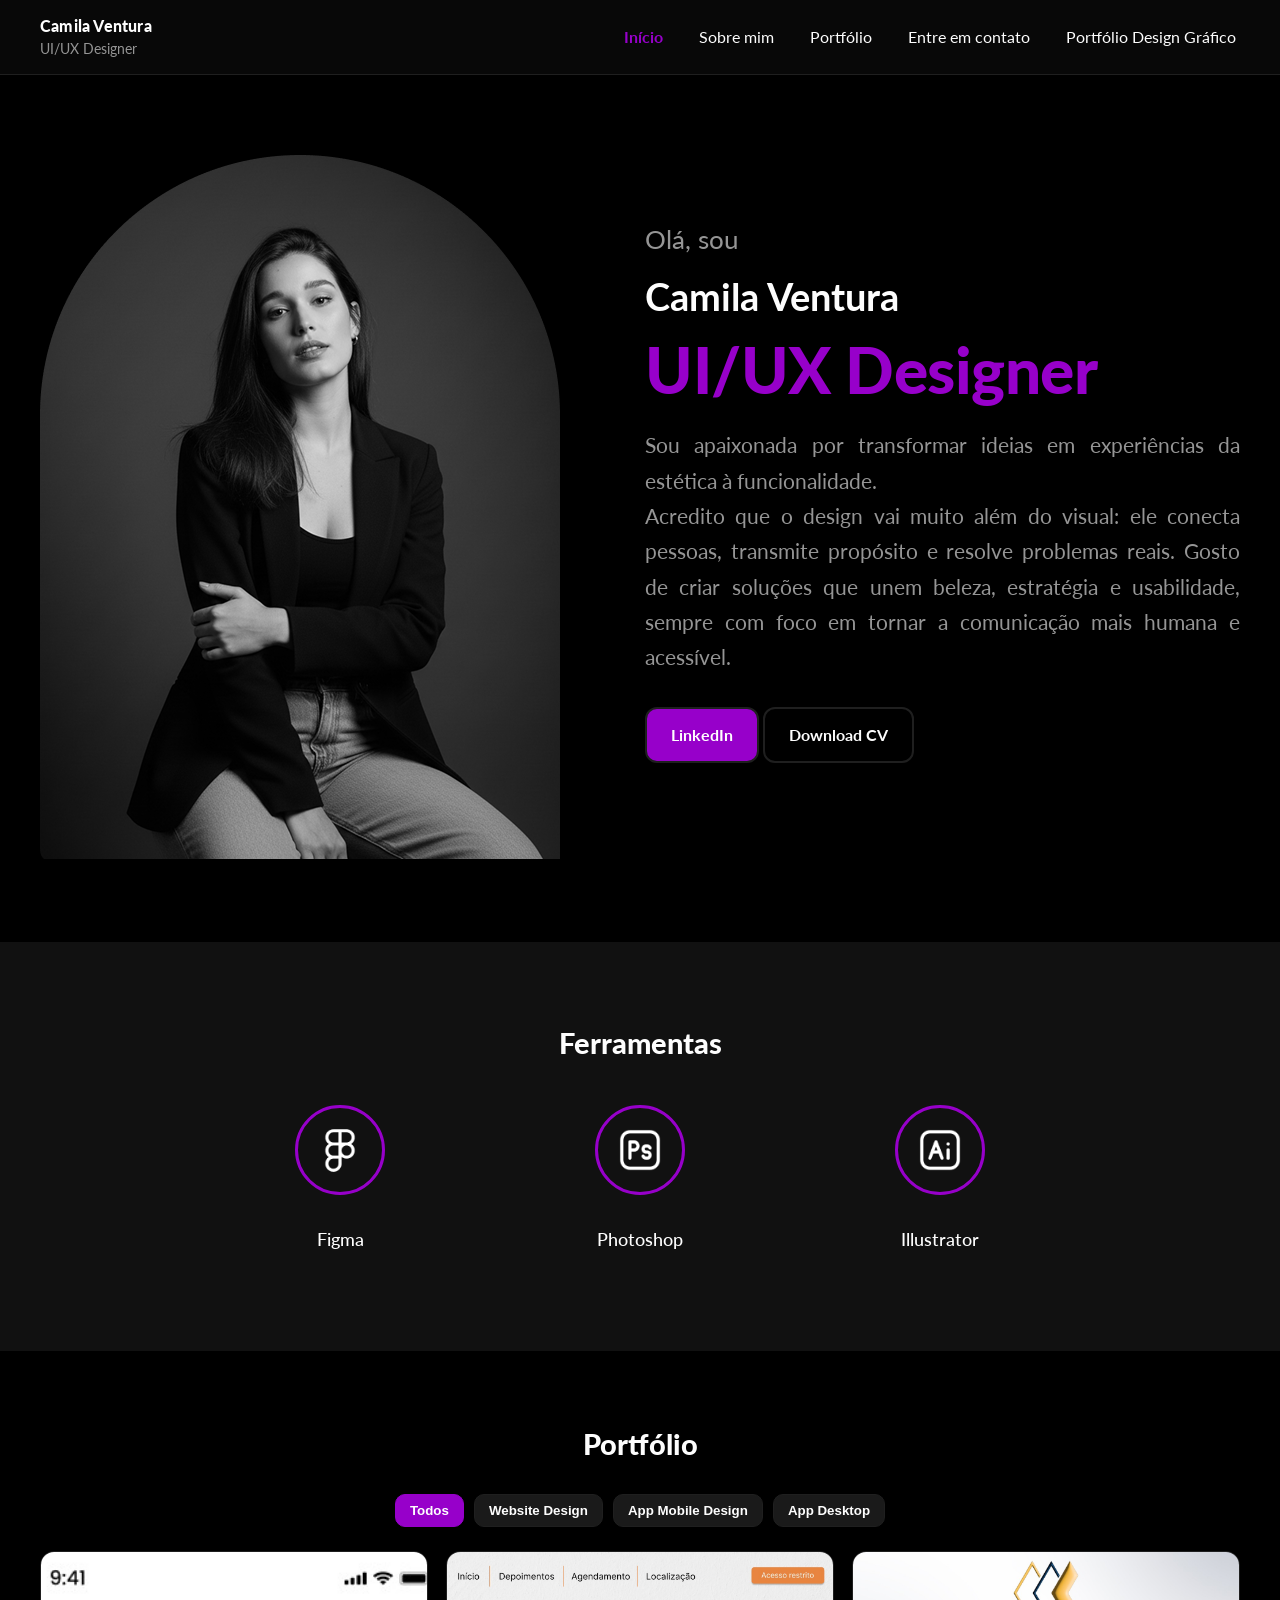
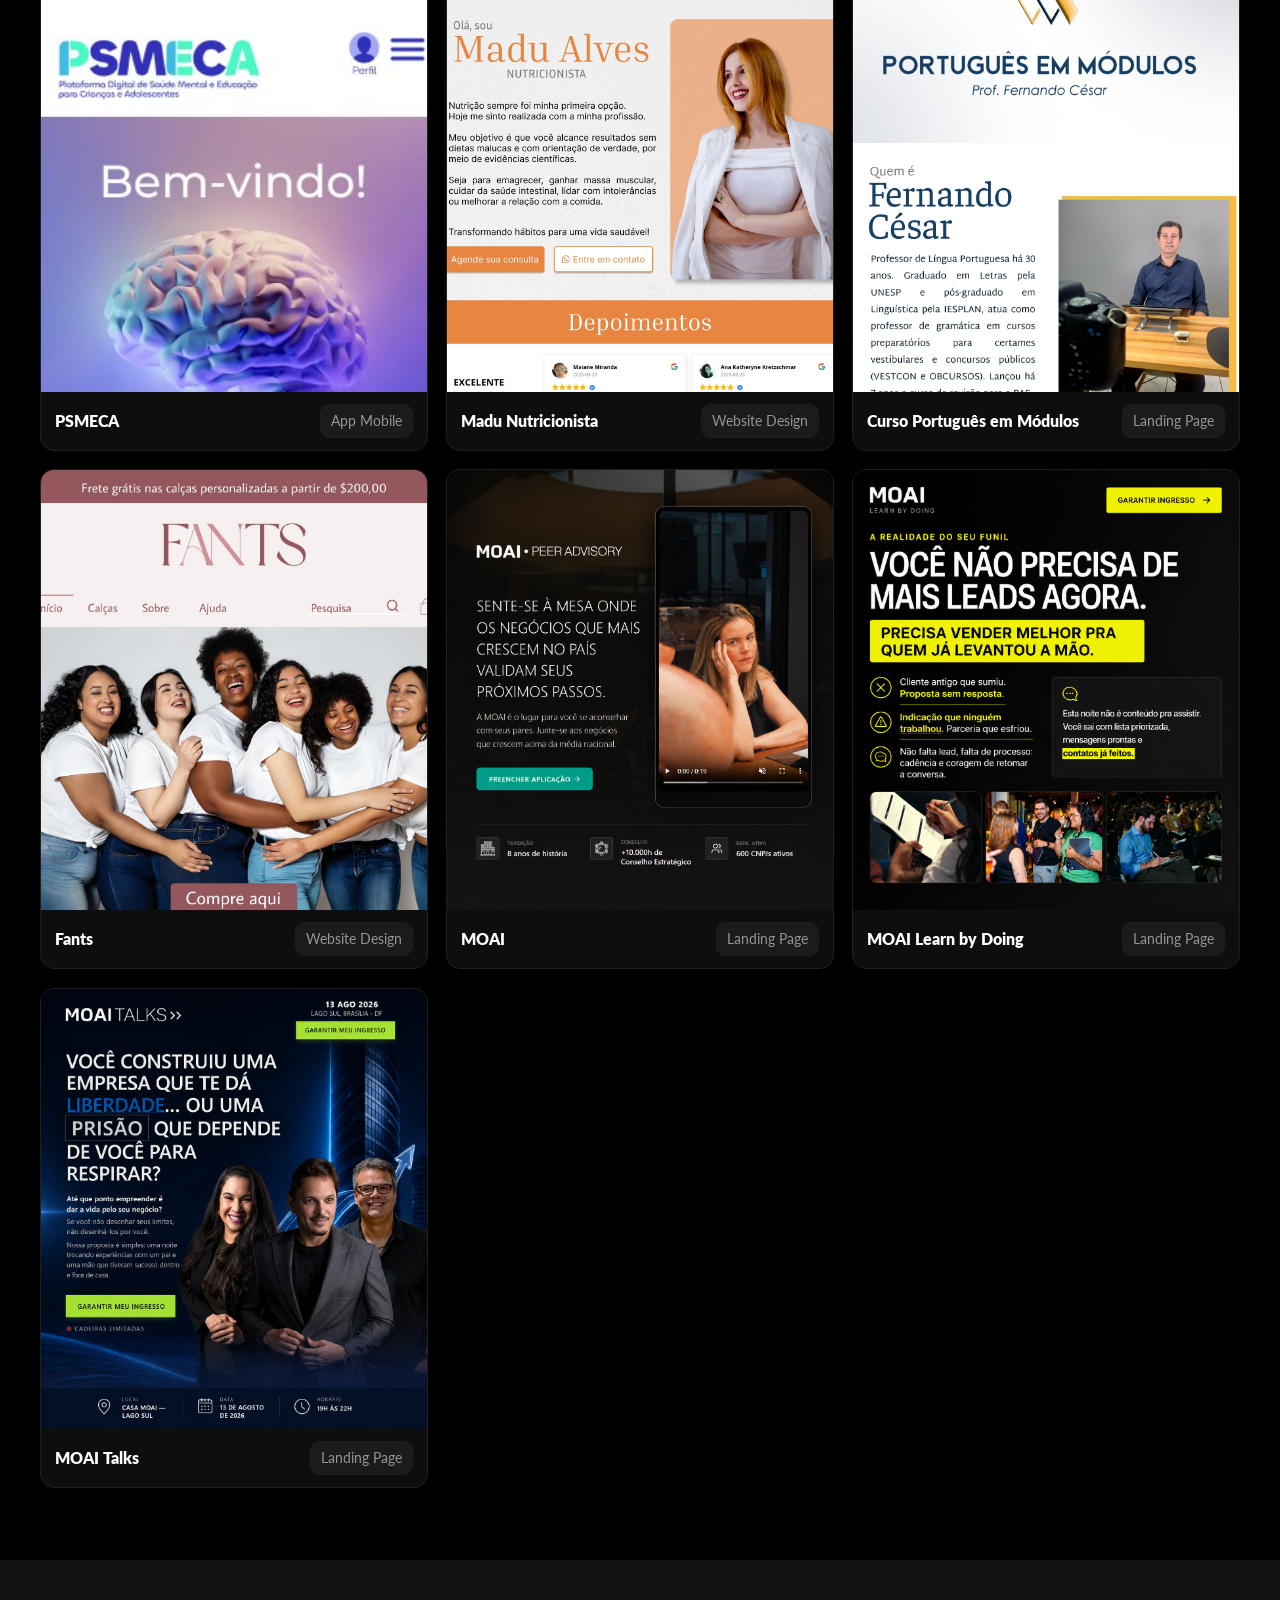
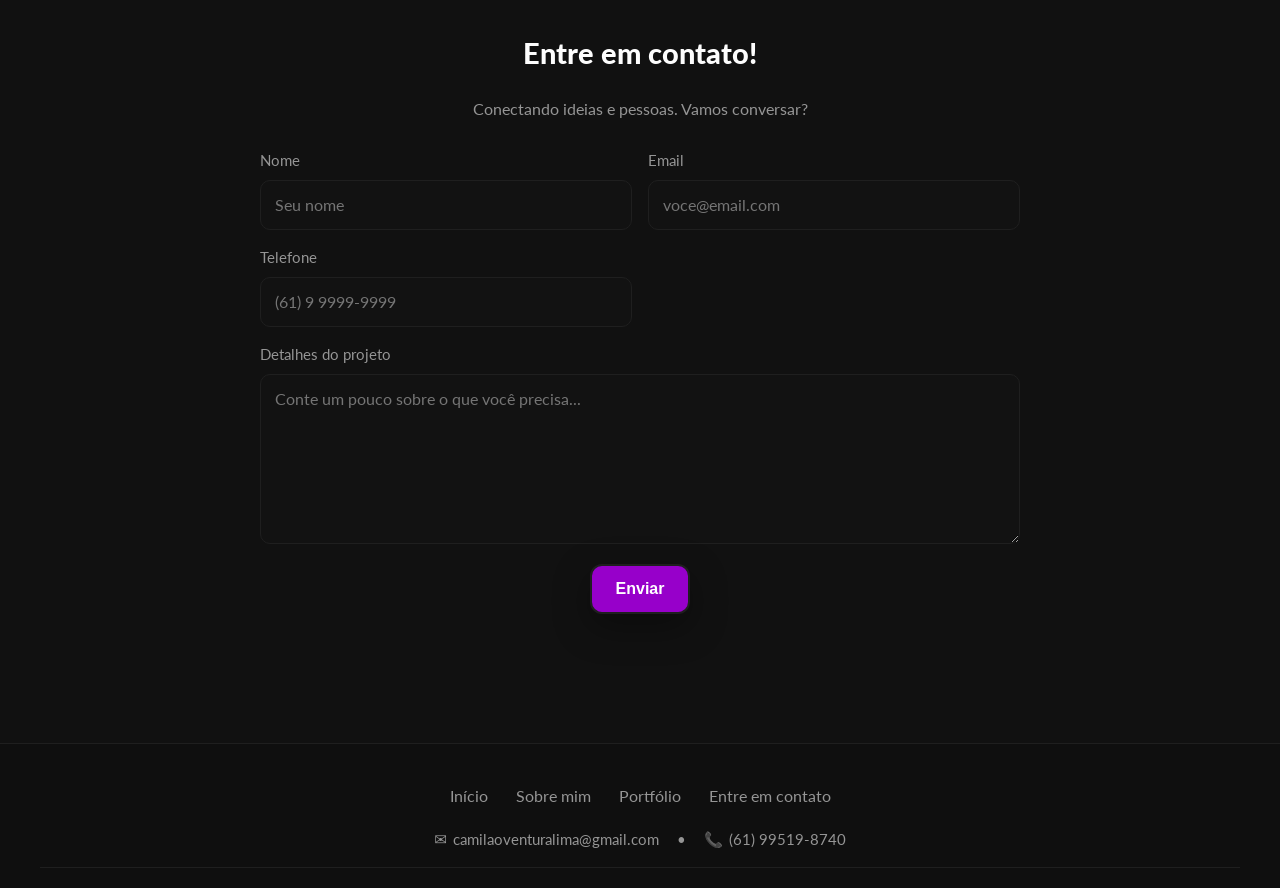
==== commit 5d57b02c: "feat: adiciona novos projetos MOAI ao portfolio" ====
--- a/index.html
+++ b/index.html
@@ -8,43 +8,93 @@
   <!-- Fonte Lato -->
   <link rel="preconnect" href="https://fonts.googleapis.com">
   <link rel="preconnect" href="https://fonts.gstatic.com" crossorigin>
-  <link href="https://fonts.googleapis.com/css2?family=Lato:wght@300;400;700;900&display=swap" rel="stylesheet">
+  <link
+    href="https://fonts.googleapis.com/css2?family=Lato:wght@300;400;700;900&display=swap"
+    rel="stylesheet"
+  >
 
   <!-- CSS principal -->
   <link rel="stylesheet" href="assets/css/main.css" />
 </head>
+
 <body>
 
+  <!-- ================== HEADER ================== -->
   <header class="header" role="banner">
     <div class="container header__inner">
+
       <a class="brand" href="#">
         <span class="brand__title">Camila Ventura</span>
         <span class="brand__subtitle">UI/UX Designer</span>
       </a>
 
       <nav class="nav" aria-label="principal">
-        <button class="nav__toggle" aria-expanded="false" aria-controls="menu">☰</button>
+        <button
+          class="nav__toggle"
+          aria-expanded="false"
+          aria-controls="menu"
+        >
+          ☰
+        </button>
+
         <ul id="menu" class="nav__list">
-          <li><a class="is-active" href="#inicio">Início</a></li>
-          <li><a href="#inicio">Sobre mim</a></li>
-          <li><a href="#projetos">Portfólio</a></li>
-          <li><a href="#contato">Entre em contato</a></li>
-          <li><a href="https://venturacamiila.wixsite.com/portcamilaventura">Portfólio Design Gráfico</a></li>
+          <li>
+            <a class="is-active" href="#inicio">Início</a>
+          </li>
+
+          <li>
+            <a href="#inicio">Sobre mim</a>
+          </li>
+
+          <li>
+            <a href="#projetos">Portfólio</a>
+          </li>
+
+          <li>
+            <a href="#contato">Entre em contato</a>
+          </li>
+
+          <li>
+            <a
+              href="https://venturacamiila.wixsite.com/portcamilaventura"
+              target="_blank"
+              rel="noopener noreferrer"
+            >
+              Portfólio Design Gráfico
+            </a>
+          </li>
         </ul>
       </nav>
+
     </div>
   </header>
 
+
   <main>
-    <section id="inicio" class="hero" aria-labelledby="hero-title">
+
+    <!-- ================== HERO ================== -->
+    <section
+      id="inicio"
+      class="hero"
+      aria-labelledby="hero-title"
+    >
       <div class="container hero__inner">
+
         <div class="hero__photo reveal">
-          <img src="assets/img/camila.png" alt="Camila Ventura" />
+          <img
+            src="assets/img/camila.png"
+            alt="Camila Ventura"
+          />
         </div>
 
         <div class="hero__text reveal">
+
           <p class="kicker">Olá, sou</p>
-          <h1 id="hero-title"><span>Camila Ventura</span></h1>
+
+          <h1 id="hero-title">
+            <span>Camila Ventura</span>
+          </h1>
+
           <p class="role">UI/UX Designer</p>
 
           <p class="hero__desc">
@@ -54,168 +104,545 @@
           </p>
 
           <div class="hero__cta">
-            <a class="btn btn--primary" href="https://www.linkedin.com/in/venturacamila-/" target="_blank" rel="noopener">LinkedIn</a>
-            <a class="btn btn--ghost" href="curriculo-camila-ventura-ux.pdf" download>Download CV</a>
-          </div>
+
+            <a
+              class="btn btn--primary"
+              href="https://www.linkedin.com/in/venturacamila-/"
+              target="_blank"
+              rel="noopener noreferrer"
+            >
+              LinkedIn
+            </a>
+
+            <a
+              class="btn btn--ghost"
+              href="curriculo-camila-ventura-ux.pdf"
+              download
+            >
+              Download CV
+            </a>
+
+          </div>
+
         </div>
       </div>
     </section>
 
+
     <!-- ================== FERRAMENTAS ================== -->
-    <section id="ferramentas" class="tools section--alt">
+    <section
+      id="ferramentas"
+      class="tools section--alt"
+    >
       <div class="container">
+
         <h2 class="section-title">Ferramentas</h2>
 
         <div class="tools__grid">
+
           <div class="tool">
             <div class="tool__icon">
-              <img src="assets/img/icone-figma.png" alt="Figma">
+              <img
+                src="assets/img/icone-figma.png"
+                alt="Figma"
+              >
             </div>
+
             <p class="tool__name">Figma</p>
           </div>
+
 
           <div class="tool">
             <div class="tool__icon">
-              <img src="assets/img/icone-photoshop.png" alt="Adobe Photoshop">
+              <img
+                src="assets/img/icone-photoshop.png"
+                alt="Adobe Photoshop"
+              >
             </div>
+
             <p class="tool__name">Photoshop</p>
           </div>
+
 
           <div class="tool">
             <div class="tool__icon">
-              <img src="assets/img/icone-illustrator.png" alt="Adobe Illustrator">
+              <img
+                src="assets/img/icone-illustrator.png"
+                alt="Adobe Illustrator"
+              >
             </div>
+
             <p class="tool__name">Illustrator</p>
           </div>
+
         </div>
       </div>
     </section>
 
+
     <!-- ================== PORTFÓLIO ================== -->
-    <section id="projetos" class="section">
-    <div class="container">
+    <section
+      id="projetos"
+      class="section"
+    >
+      <div class="container">
+
         <h2 class="section-title">Portfólio</h2>
 
-        <!-- Filtros -->
-        <div class="filters" role="tablist" aria-label="Filtro de projetos">
-        <button class="filter-btn is-active" data-filter="all" role="tab" aria-selected="true">Todos</button>
-        <button class="filter-btn" data-filter="website" role="tab">Website Design</button>
-        <button class="filter-btn" data-filter="app-mobile" role="tab">App Mobile Design</button>
-        <button class="filter-btn" data-filter="app-desktop" role="tab">App Desktop</button>
+
+        <!-- ================== FILTROS ================== -->
+        <div
+          class="filters"
+          role="tablist"
+          aria-label="Filtro de projetos"
+        >
+
+          <button
+            class="filter-btn is-active"
+            data-filter="all"
+            role="tab"
+            aria-selected="true"
+          >
+            Todos
+          </button>
+
+          <button
+            class="filter-btn"
+            data-filter="website"
+            role="tab"
+          >
+            Website Design
+          </button>
+
+          <button
+            class="filter-btn"
+            data-filter="app-mobile"
+            role="tab"
+          >
+            App Mobile Design
+          </button>
+
+          <button
+            class="filter-btn"
+            data-filter="app-desktop"
+            role="tab"
+          >
+            App Desktop
+          </button>
+
         </div>
 
-        <!-- Grid -->
+
+        <!-- ================== GRID ================== -->
         <div class="portfolio-grid">
-        <!-- Exemplo de card: ajuste os data-category conforme o tipo -->
-        <article class="portfolio-card" data-category="app-mobile">
-            <img src="assets/img/thumb-1.jpg" alt="PSMECA — App Mobile" loading="lazy">
+
+
+          <!-- ================== PSMECA ================== -->
+          <article
+            class="portfolio-card"
+            data-category="app-mobile"
+          >
+
+            <img
+              src="assets/img/thumb-1.jpg"
+              alt="PSMECA — App Mobile"
+              loading="lazy"
+            >
+
             <footer class="card-footer">
-            <strong class="card-title">PSMECA</strong>
-            <span class="tag">App Mobile</span>
+              <strong class="card-title">
+                PSMECA
+              </strong>
+
+              <span class="tag">
+                App Mobile
+              </span>
             </footer>
-            <a class="card-hit"
+
+            <a
+              class="card-hit"
               href="https://www.figma.com/design/VyDSun25oeISjI2EACDQXE/PSMECA--Copy--Camila?node-id=0-1&t=355Icg6FfSTcIvuR-1"
-              target="_blank" rel="noopener"
-              aria-label="Abrir projeto PSMECA no Figma">Abrir</a>
-        </article>
-
-        <article class="portfolio-card" data-category="website">
-            <img src="assets/img/thumb-2.jpg" alt="Madu Nutricionista — Website" loading="lazy">
+              target="_blank"
+              rel="noopener noreferrer"
+              aria-label="Abrir projeto PSMECA no Figma"
+            >
+              Abrir
+            </a>
+
+          </article>
+
+
+          <!-- ================== MADU NUTRICIONISTA ================== -->
+          <article
+            class="portfolio-card"
+            data-category="website"
+          >
+
+            <img
+              src="assets/img/thumb-2.jpg"
+              alt="Madu Nutricionista — Website"
+              loading="lazy"
+            >
+
             <footer class="card-footer">
-            <strong class="card-title">Madu Nutricionista</strong>
-            <span class="tag">Website Design</span>
+              <strong class="card-title">
+                Madu Nutricionista
+              </strong>
+
+              <span class="tag">
+                Website Design
+              </span>
             </footer>
-            <a class="card-hit"
+
+            <a
+              class="card-hit"
               href="https://www.figma.com/design/WHJ8unIBVzZjjQthz4Qp6f/Site-Madu-Alves-Nutricionista?node-id=0-1&t=5cTGfRsWojCr3QMY-1"
-              target="_blank" rel="noopener"
-              aria-label="Abrir projeto Madu Nutricionista no Figma">Abrir</a>
-        </article>
-
-        <article class="portfolio-card" data-category="website">
-            <img src="assets/img/thumb-3.jpg" alt="Curso Português em Módulos — Landing Page" loading="lazy">
+              target="_blank"
+              rel="noopener noreferrer"
+              aria-label="Abrir projeto Madu Nutricionista no Figma"
+            >
+              Abrir
+            </a>
+
+          </article>
+
+
+          <!-- ================== PORTUGUÊS EM MÓDULOS ================== -->
+          <article
+            class="portfolio-card"
+            data-category="website"
+          >
+
+            <img
+              src="assets/img/thumb-3.jpg"
+              alt="Curso Português em Módulos — Landing Page"
+              loading="lazy"
+            >
+
             <footer class="card-footer">
-            <strong class="card-title">Curso Português em Módulos</strong>
-            <span class="tag">Landing Page</span>
+              <strong class="card-title">
+                Curso Português em Módulos
+              </strong>
+
+              <span class="tag">
+                Landing Page
+              </span>
             </footer>
-            <a class="card-hit"
+
+            <a
+              class="card-hit"
               href="https://www.figma.com/design/8gkHkP1EzSvH1BRitL8Aoq/Landing-Page-Portugu%C3%AAs-em-M%C3%B3dulos?node-id=0-1&t=bLjoRz4u3S9rdI7R-1"
-              target="_blank" rel="noopener"
-              aria-label="Abrir projeto Curso Português em Módulos no Figma">Abrir</a>
-        </article>
-
-        <article class="portfolio-card" data-category="website">
-            <img src="assets/img/thumb-4.jpg" alt="Fants — Website Design" loading="lazy">
+              target="_blank"
+              rel="noopener noreferrer"
+              aria-label="Abrir projeto Curso Português em Módulos no Figma"
+            >
+              Abrir
+            </a>
+
+          </article>
+
+
+          <!-- ================== FANTS ================== -->
+          <article
+            class="portfolio-card"
+            data-category="website"
+          >
+
+            <img
+              src="assets/img/thumb-4.jpg"
+              alt="Fants — Website Design"
+              loading="lazy"
+            >
+
             <footer class="card-footer">
-            <strong class="card-title">Fants</strong>
-            <span class="tag">Website Design</span>
+              <strong class="card-title">
+                Fants
+              </strong>
+
+              <span class="tag">
+                Website Design
+              </span>
             </footer>
-            <a class="card-hit"
+
+            <a
+              class="card-hit"
               href="https://www.figma.com/design/nOZD41RZFPDARmKJ8b998s/Site-Fants?node-id=0-1&t=cd3TNoPDHikFOYi7-1"
-              target="_blank" rel="noopener"
-              aria-label="Abrir projeto Fants no Figma">Abrir</a>
-        </article>
-
-        <!-- Pode seguir com thumb-4, thumb-5, ... -->
+              target="_blank"
+              rel="noopener noreferrer"
+              aria-label="Abrir projeto Fants no Figma"
+            >
+              Abrir
+            </a>
+
+          </article>
+
+
+          <!-- ================== MOAI ================== -->
+          <article
+            class="portfolio-card"
+            data-category="website"
+          >
+
+            <img
+              src="assets/img/thumb-moai.png"
+              alt="MOAI — Landing Page"
+              loading="lazy"
+            >
+
+            <footer class="card-footer">
+              <strong class="card-title">
+                MOAI
+              </strong>
+
+              <span class="tag">
+                Landing Page
+              </span>
+            </footer>
+
+            <a
+              class="card-hit"
+              href="https://diagnostico.moaiclubedelideres.com/"
+              target="_blank"
+              rel="noopener noreferrer"
+              aria-label="Abrir Landing Page MOAI"
+            >
+              Abrir
+            </a>
+
+          </article>
+
+
+          <!-- ================== MOAI LEARN BY DOING ================== -->
+          <article
+            class="portfolio-card"
+            data-category="website"
+          >
+
+            <img
+              src="assets/img/thumb-learn-by-doing.png"
+              alt="MOAI Learn by Doing — Landing Page"
+              loading="lazy"
+            >
+
+            <footer class="card-footer">
+              <strong class="card-title">
+                MOAI Learn by Doing
+              </strong>
+
+              <span class="tag">
+                Landing Page
+              </span>
+            </footer>
+
+            <a
+              class="card-hit"
+              href="./projetos/learn-by-doing/"
+              target="_blank"
+              rel="noopener noreferrer"
+              aria-label="Abrir Landing Page MOAI Learn by Doing"
+            >
+              Abrir
+            </a>
+
+          </article>
+
+
+          <!-- ================== MOAI TALKS ================== -->
+          <article
+            class="portfolio-card"
+            data-category="website"
+          >
+
+            <img
+              src="assets/img/thumb-moai-talks.png"
+              alt="MOAI Talks — Landing Page"
+              loading="lazy"
+            >
+
+            <footer class="card-footer">
+              <strong class="card-title">
+                MOAI Talks
+              </strong>
+
+              <span class="tag">
+                Landing Page
+              </span>
+            </footer>
+
+            <a
+              class="card-hit"
+              href="./projetos/moai-talks/"
+              target="_blank"
+              rel="noopener noreferrer"
+              aria-label="Abrir Landing Page MOAI Talks"
+            >
+              Abrir
+            </a>
+
+          </article>
+
+
         </div>
-    </div>
+      </div>
     </section>
 
-        <!-- ================== CONTATO ================== -->
-    <section id="contato" class="section section--alt">
-    <div class="container">
-        <h2 class="section-title">Entre em contato!</h2>
-        <p class="section-subtitle">Conectando ideias e pessoas. Vamos conversar?</p>
-
-      <form id="contact-form" class="contact-form" action="https://formspree.io/f/xjkalblp" method="POST">
-        <div class="field">
-          <label for="nome">Nome</label>
-          <input id="nome" name="nome" type="text" placeholder="Seu nome" required>
+
+    <!-- ================== CONTATO ================== -->
+    <section
+      id="contato"
+      class="section section--alt"
+    >
+      <div class="container">
+
+        <h2 class="section-title">
+          Entre em contato!
+        </h2>
+
+        <p class="section-subtitle">
+          Conectando ideias e pessoas. Vamos conversar?
+        </p>
+
+
+        <form
+          id="contact-form"
+          class="contact-form"
+          action="https://formspree.io/f/xjkalblp"
+          method="POST"
+        >
+
+          <div class="field">
+            <label for="nome">
+              Nome
+            </label>
+
+            <input
+              id="nome"
+              name="nome"
+              type="text"
+              placeholder="Seu nome"
+              required
+            >
+          </div>
+
+
+          <div class="field">
+            <label for="email">
+              Email
+            </label>
+
+            <input
+              id="email"
+              name="_replyto"
+              type="email"
+              placeholder="voce@email.com"
+              required
+            >
+          </div>
+
+
+          <div class="field">
+            <label for="telefone">
+              Telefone
+            </label>
+
+            <input
+              id="telefone"
+              name="telefone"
+              type="tel"
+              placeholder="(61) 9 9999-9999"
+            >
+          </div>
+
+
+          <div class="field field--full">
+
+            <label for="mensagem">
+              Detalhes do projeto
+            </label>
+
+            <textarea
+              id="mensagem"
+              name="mensagem"
+              rows="6"
+              placeholder="Conte um pouco sobre o que você precisa..."
+              required
+            ></textarea>
+
+          </div>
+
+
+          <div class="actions">
+            <button
+              type="submit"
+              class="btn btn--primary"
+            >
+              Enviar
+            </button>
+          </div>
+
+
+          <p
+            class="form-feedback"
+            role="status"
+            aria-live="polite"
+          ></p>
+
+        </form>
+
+      </div>
+    </section>
+
+
+    <!-- ================== FOOTER ================== -->
+    <footer
+      class="footer"
+      role="contentinfo"
+    >
+
+      <div class="container footer__inner">
+
+        <nav
+          class="footer__nav"
+          aria-label="rodapé"
+        >
+          <a href="#inicio">Início</a>
+          <a href="#inicio">Sobre mim</a>
+          <a href="#projetos">Portfólio</a>
+          <a href="#contato">Entre em contato</a>
+        </nav>
+
+
+        <div class="footer__contact">
+
+          <a
+            href="mailto:camilaoventuralima@gmail.com"
+            class="footer__link"
+          >
+            camilaoventuralima@gmail.com
+          </a>
+
+          <span class="footer__sep">
+            •
+          </span>
+
+          <a
+            href="tel:+5561995198740"
+            class="footer__link"
+          >
+            (61) 99519-8740
+          </a>
+
         </div>
 
-        <div class="field">
-          <label for="email">Email</label>
-          <input id="email" name="_replyto" type="email" placeholder="voce@email.com" required>
-        </div>
-
-        <div class="field">
-          <label for="telefone">Telefone</label>
-          <input id="telefone" name="telefone" type="tel" placeholder="(61) 9 9999-9999">
-        </div>
-
-        <div class="field field--full">
-          <label for="mensagem">Detalhes do projeto</label>
-          <textarea id="mensagem" name="mensagem" rows="6" placeholder="Conte um pouco sobre o que você precisa..." required></textarea>
-        </div>
-
-        <div class="actions">
-          <button type="submit" class="btn btn--primary">Enviar</button>
-        </div>
-
-        <p class="form-feedback" role="status" aria-live="polite"></p>
-      </form>
-    </div>
-    </section>
-
-    <!-- ================== FOOTER ================== -->
-    <footer class="footer" role="contentinfo">
-    <div class="container footer__inner">
-        <nav class="footer__nav" aria-label="rodapé">
-        <a href="#inicio">Início</a>
-        <a href="#inicio">Sobre mim</a>
-        <a href="#projetos">Portfólio</a>
-        <a href="#contato">Entre em contato</a>
-        </nav>
-
-        <div class="footer__contact">
-        <a href="mailto:camilaoventuralima@gmail.com" class="footer__link">camilaoventuralima@gmail.com</a>
-        <span class="footer__sep">•</span>
-        <a href="tel:+5561995198740" class="footer__link">(61) 99519-8740</a>
-        </div>
-    </div>
+      </div>
+
     </footer>
 
   </main>
 
+
+  <!-- ================== JAVASCRIPT ================== -->
   <script src="assets/js/main.js"></script>
+
 </body>
-</html>
+</html>
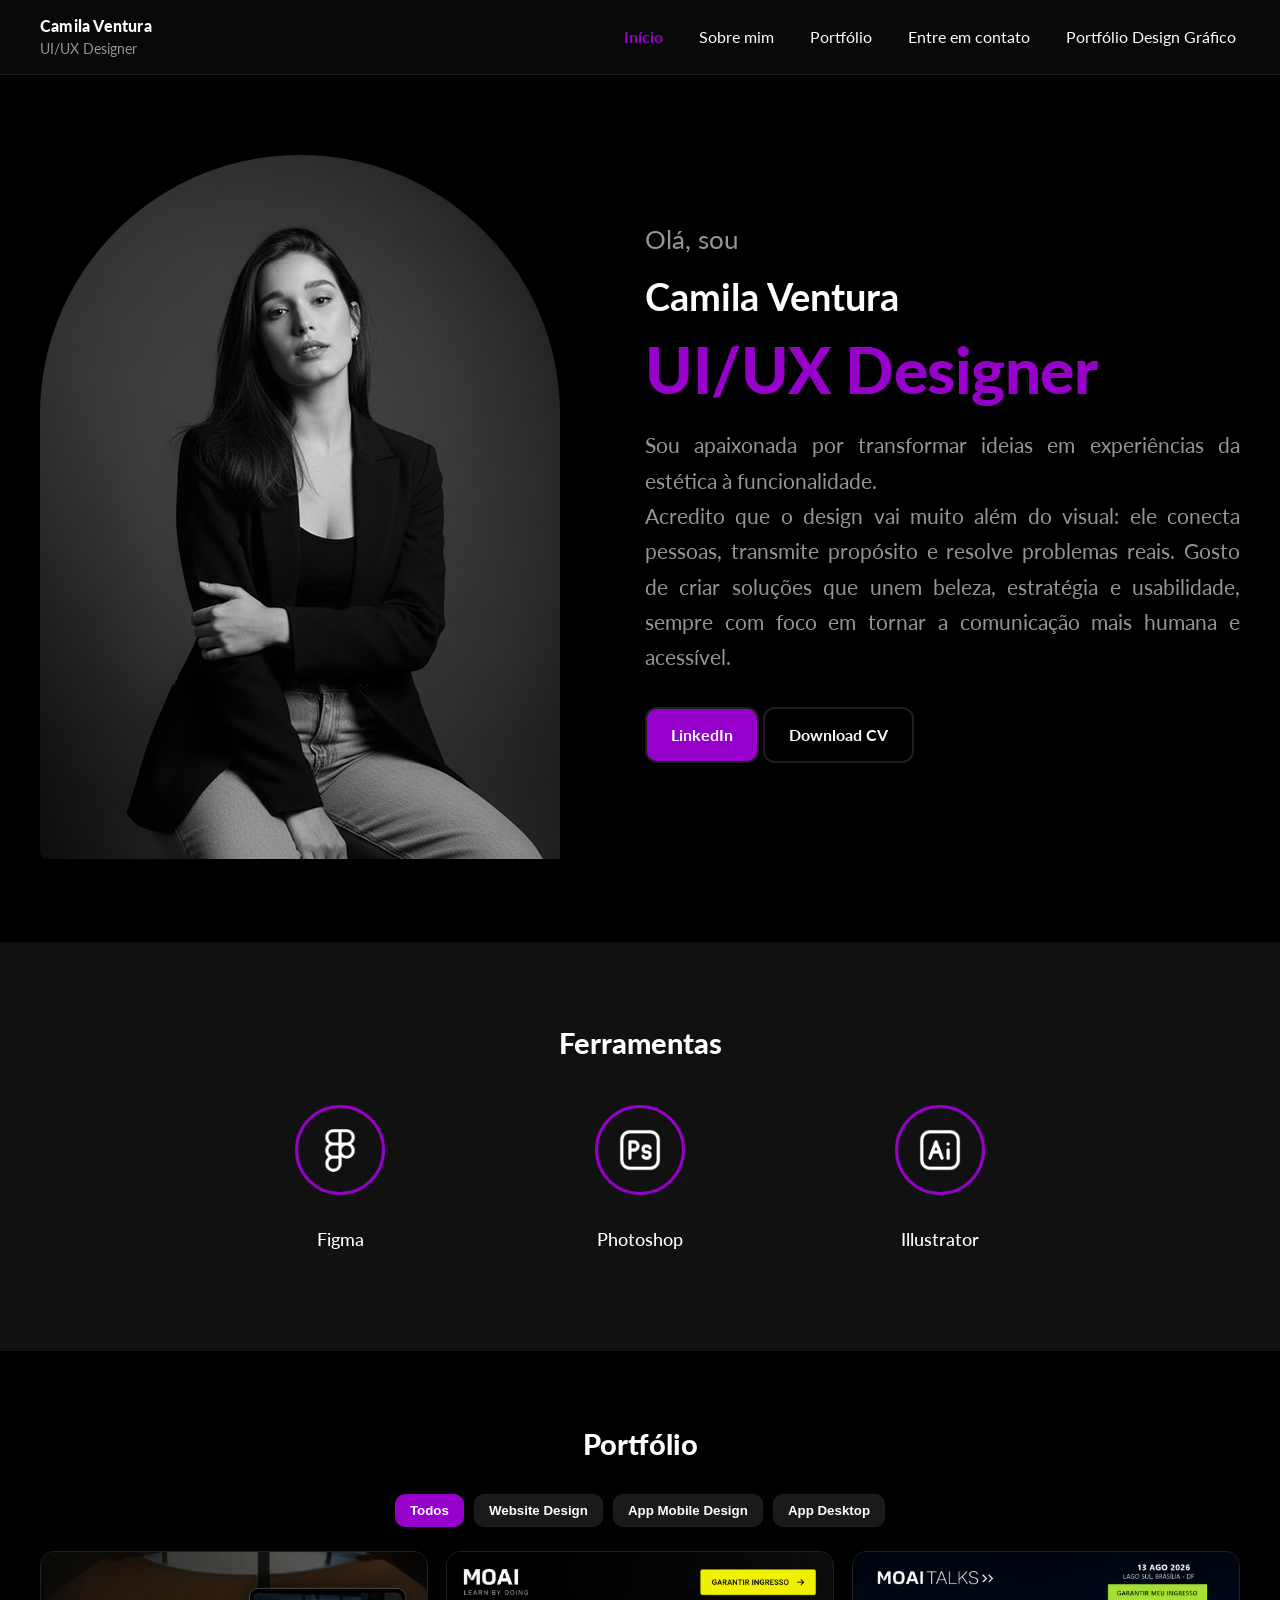
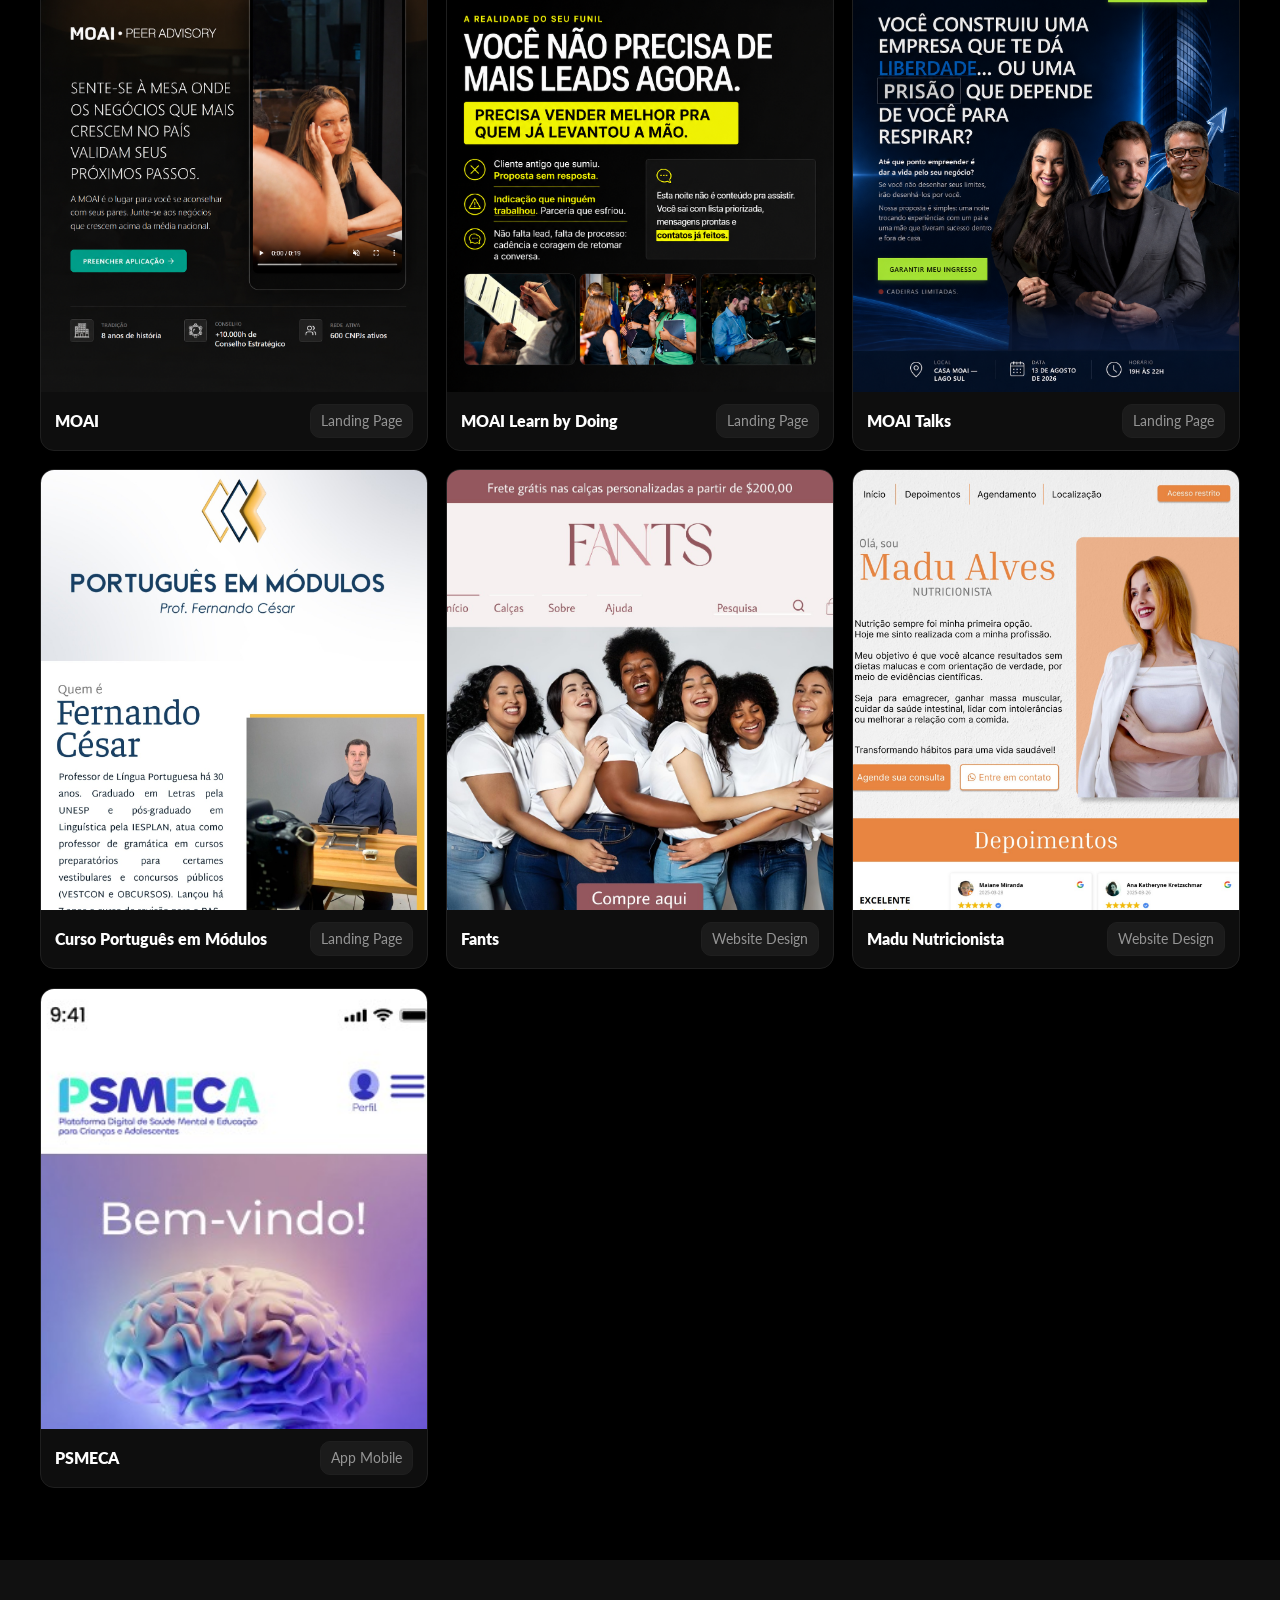
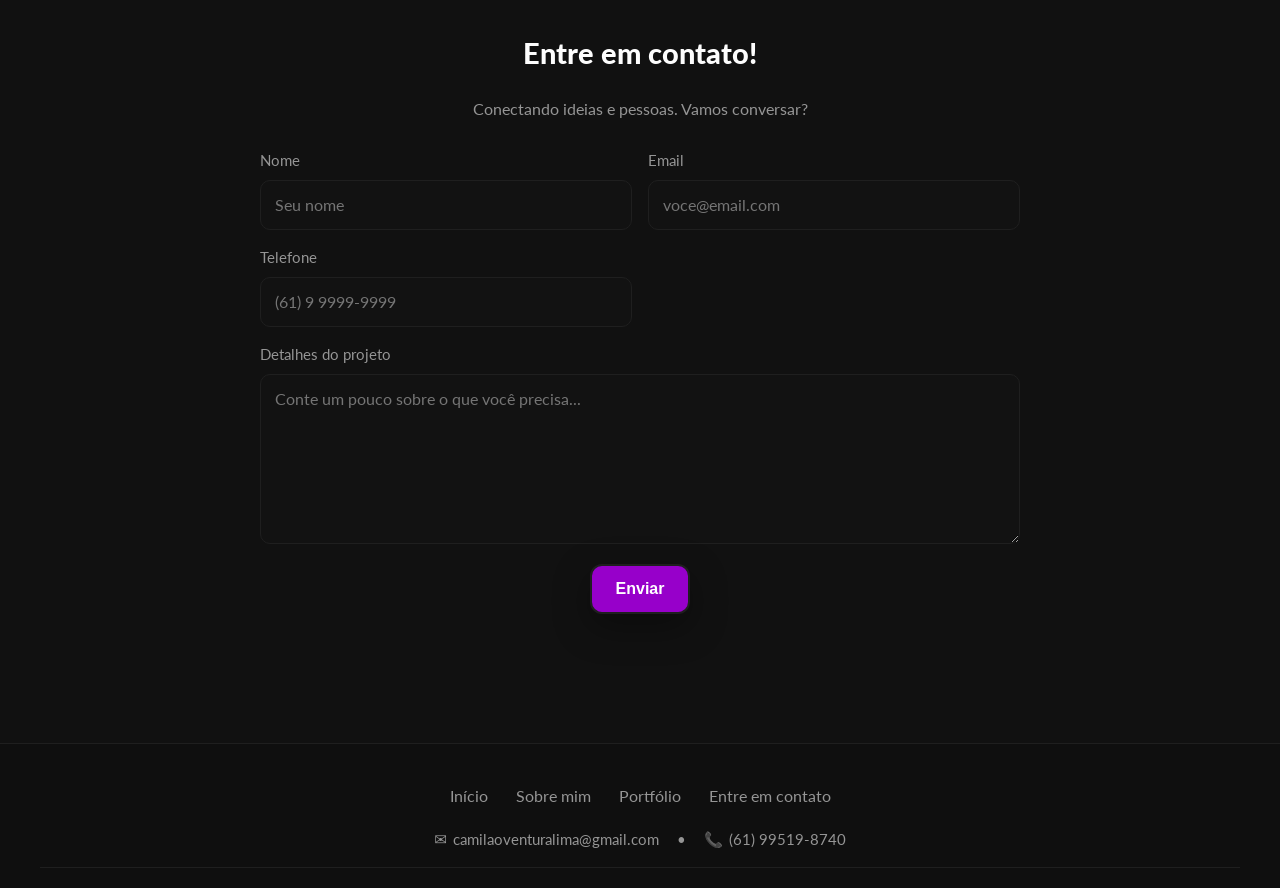
==== commit 4c25aba9: "feat: alteração de ordem dos cards" ====
--- a/index.html
+++ b/index.html
@@ -237,6 +237,216 @@
         <div class="portfolio-grid">
 
 
+          <!-- ================== MOAI ================== -->
+          <article
+            class="portfolio-card"
+            data-category="website"
+          >
+
+            <img
+              src="assets/img/thumb-moai.png"
+              alt="MOAI — Landing Page"
+              loading="lazy"
+            >
+
+            <footer class="card-footer">
+              <strong class="card-title">
+                MOAI
+              </strong>
+
+              <span class="tag">
+                Landing Page
+              </span>
+            </footer>
+
+            <a
+              class="card-hit"
+              href="https://diagnostico.moaiclubedelideres.com/"
+              target="_blank"
+              rel="noopener noreferrer"
+              aria-label="Abrir Landing Page MOAI"
+            >
+              Abrir
+            </a>
+
+          </article>
+
+
+          <!-- ================== MOAI LEARN BY DOING ================== -->
+          <article
+            class="portfolio-card"
+            data-category="website"
+          >
+
+            <img
+              src="assets/img/thumb-learn-by-doing.png"
+              alt="MOAI Learn by Doing — Landing Page"
+              loading="lazy"
+            >
+
+            <footer class="card-footer">
+              <strong class="card-title">
+                MOAI Learn by Doing
+              </strong>
+
+              <span class="tag">
+                Landing Page
+              </span>
+            </footer>
+
+            <a
+              class="card-hit"
+              href="./projetos/learn-by-doing/"
+              target="_blank"
+              rel="noopener noreferrer"
+              aria-label="Abrir Landing Page MOAI Learn by Doing"
+            >
+              Abrir
+            </a>
+
+          </article>
+
+
+          <!-- ================== MOAI TALKS ================== -->
+          <article
+            class="portfolio-card"
+            data-category="website"
+          >
+
+            <img
+              src="assets/img/thumb-moai-talks.png"
+              alt="MOAI Talks — Landing Page"
+              loading="lazy"
+            >
+
+            <footer class="card-footer">
+              <strong class="card-title">
+                MOAI Talks
+              </strong>
+
+              <span class="tag">
+                Landing Page
+              </span>
+            </footer>
+
+            <a
+              class="card-hit"
+              href="./projetos/moai-talks/"
+              target="_blank"
+              rel="noopener noreferrer"
+              aria-label="Abrir Landing Page MOAI Talks"
+            >
+              Abrir
+            </a>
+
+          </article>
+
+
+          <!-- ================== PORTUGUÊS EM MÓDULOS ================== -->
+          <article
+            class="portfolio-card"
+            data-category="website"
+          >
+
+            <img
+              src="assets/img/thumb-3.jpg"
+              alt="Curso Português em Módulos — Landing Page"
+              loading="lazy"
+            >
+
+            <footer class="card-footer">
+              <strong class="card-title">
+                Curso Português em Módulos
+              </strong>
+
+              <span class="tag">
+                Landing Page
+              </span>
+            </footer>
+
+            <a
+              class="card-hit"
+              href="https://www.figma.com/design/8gkHkP1EzSvH1BRitL8Aoq/Landing-Page-Portugu%C3%AAs-em-M%C3%B3dulos?node-id=0-1&t=bLjoRz4u3S9rdI7R-1"
+              target="_blank"
+              rel="noopener noreferrer"
+              aria-label="Abrir projeto Curso Português em Módulos no Figma"
+            >
+              Abrir
+            </a>
+
+          </article>
+
+
+          <!-- ================== FANTS ================== -->
+          <article
+            class="portfolio-card"
+            data-category="website"
+          >
+
+            <img
+              src="assets/img/thumb-4.jpg"
+              alt="Fants — Website Design"
+              loading="lazy"
+            >
+
+            <footer class="card-footer">
+              <strong class="card-title">
+                Fants
+              </strong>
+
+              <span class="tag">
+                Website Design
+              </span>
+            </footer>
+
+            <a
+              class="card-hit"
+              href="https://www.figma.com/design/nOZD41RZFPDARmKJ8b998s/Site-Fants?node-id=0-1&t=cd3TNoPDHikFOYi7-1"
+              target="_blank"
+              rel="noopener noreferrer"
+              aria-label="Abrir projeto Fants no Figma"
+            >
+              Abrir
+            </a>
+
+          </article>
+
+
+          <!-- ================== MADU NUTRICIONISTA ================== -->
+          <article
+            class="portfolio-card"
+            data-category="website"
+          >
+
+            <img
+              src="assets/img/thumb-2.jpg"
+              alt="Madu Nutricionista — Website"
+              loading="lazy"
+            >
+
+            <footer class="card-footer">
+              <strong class="card-title">
+                Madu Nutricionista
+              </strong>
+
+              <span class="tag">
+                Website Design
+              </span>
+            </footer>
+
+            <a
+              class="card-hit"
+              href="https://www.figma.com/design/WHJ8unIBVzZjjQthz4Qp6f/Site-Madu-Alves-Nutricionista?node-id=0-1&t=5cTGfRsWojCr3QMY-1"
+              target="_blank"
+              rel="noopener noreferrer"
+              aria-label="Abrir projeto Madu Nutricionista no Figma"
+            >
+              Abrir
+            </a>
+
+          </article>
+
+
           <!-- ================== PSMECA ================== -->
           <article
             class="portfolio-card"
@@ -265,216 +475,6 @@
               target="_blank"
               rel="noopener noreferrer"
               aria-label="Abrir projeto PSMECA no Figma"
-            >
-              Abrir
-            </a>
-
-          </article>
-
-
-          <!-- ================== MADU NUTRICIONISTA ================== -->
-          <article
-            class="portfolio-card"
-            data-category="website"
-          >
-
-            <img
-              src="assets/img/thumb-2.jpg"
-              alt="Madu Nutricionista — Website"
-              loading="lazy"
-            >
-
-            <footer class="card-footer">
-              <strong class="card-title">
-                Madu Nutricionista
-              </strong>
-
-              <span class="tag">
-                Website Design
-              </span>
-            </footer>
-
-            <a
-              class="card-hit"
-              href="https://www.figma.com/design/WHJ8unIBVzZjjQthz4Qp6f/Site-Madu-Alves-Nutricionista?node-id=0-1&t=5cTGfRsWojCr3QMY-1"
-              target="_blank"
-              rel="noopener noreferrer"
-              aria-label="Abrir projeto Madu Nutricionista no Figma"
-            >
-              Abrir
-            </a>
-
-          </article>
-
-
-          <!-- ================== PORTUGUÊS EM MÓDULOS ================== -->
-          <article
-            class="portfolio-card"
-            data-category="website"
-          >
-
-            <img
-              src="assets/img/thumb-3.jpg"
-              alt="Curso Português em Módulos — Landing Page"
-              loading="lazy"
-            >
-
-            <footer class="card-footer">
-              <strong class="card-title">
-                Curso Português em Módulos
-              </strong>
-
-              <span class="tag">
-                Landing Page
-              </span>
-            </footer>
-
-            <a
-              class="card-hit"
-              href="https://www.figma.com/design/8gkHkP1EzSvH1BRitL8Aoq/Landing-Page-Portugu%C3%AAs-em-M%C3%B3dulos?node-id=0-1&t=bLjoRz4u3S9rdI7R-1"
-              target="_blank"
-              rel="noopener noreferrer"
-              aria-label="Abrir projeto Curso Português em Módulos no Figma"
-            >
-              Abrir
-            </a>
-
-          </article>
-
-
-          <!-- ================== FANTS ================== -->
-          <article
-            class="portfolio-card"
-            data-category="website"
-          >
-
-            <img
-              src="assets/img/thumb-4.jpg"
-              alt="Fants — Website Design"
-              loading="lazy"
-            >
-
-            <footer class="card-footer">
-              <strong class="card-title">
-                Fants
-              </strong>
-
-              <span class="tag">
-                Website Design
-              </span>
-            </footer>
-
-            <a
-              class="card-hit"
-              href="https://www.figma.com/design/nOZD41RZFPDARmKJ8b998s/Site-Fants?node-id=0-1&t=cd3TNoPDHikFOYi7-1"
-              target="_blank"
-              rel="noopener noreferrer"
-              aria-label="Abrir projeto Fants no Figma"
-            >
-              Abrir
-            </a>
-
-          </article>
-
-
-          <!-- ================== MOAI ================== -->
-          <article
-            class="portfolio-card"
-            data-category="website"
-          >
-
-            <img
-              src="assets/img/thumb-moai.png"
-              alt="MOAI — Landing Page"
-              loading="lazy"
-            >
-
-            <footer class="card-footer">
-              <strong class="card-title">
-                MOAI
-              </strong>
-
-              <span class="tag">
-                Landing Page
-              </span>
-            </footer>
-
-            <a
-              class="card-hit"
-              href="https://diagnostico.moaiclubedelideres.com/"
-              target="_blank"
-              rel="noopener noreferrer"
-              aria-label="Abrir Landing Page MOAI"
-            >
-              Abrir
-            </a>
-
-          </article>
-
-
-          <!-- ================== MOAI LEARN BY DOING ================== -->
-          <article
-            class="portfolio-card"
-            data-category="website"
-          >
-
-            <img
-              src="assets/img/thumb-learn-by-doing.png"
-              alt="MOAI Learn by Doing — Landing Page"
-              loading="lazy"
-            >
-
-            <footer class="card-footer">
-              <strong class="card-title">
-                MOAI Learn by Doing
-              </strong>
-
-              <span class="tag">
-                Landing Page
-              </span>
-            </footer>
-
-            <a
-              class="card-hit"
-              href="./projetos/learn-by-doing/"
-              target="_blank"
-              rel="noopener noreferrer"
-              aria-label="Abrir Landing Page MOAI Learn by Doing"
-            >
-              Abrir
-            </a>
-
-          </article>
-
-
-          <!-- ================== MOAI TALKS ================== -->
-          <article
-            class="portfolio-card"
-            data-category="website"
-          >
-
-            <img
-              src="assets/img/thumb-moai-talks.png"
-              alt="MOAI Talks — Landing Page"
-              loading="lazy"
-            >
-
-            <footer class="card-footer">
-              <strong class="card-title">
-                MOAI Talks
-              </strong>
-
-              <span class="tag">
-                Landing Page
-              </span>
-            </footer>
-
-            <a
-              class="card-hit"
-              href="./projetos/moai-talks/"
-              target="_blank"
-              rel="noopener noreferrer"
-              aria-label="Abrir Landing Page MOAI Talks"
             >
               Abrir
             </a>
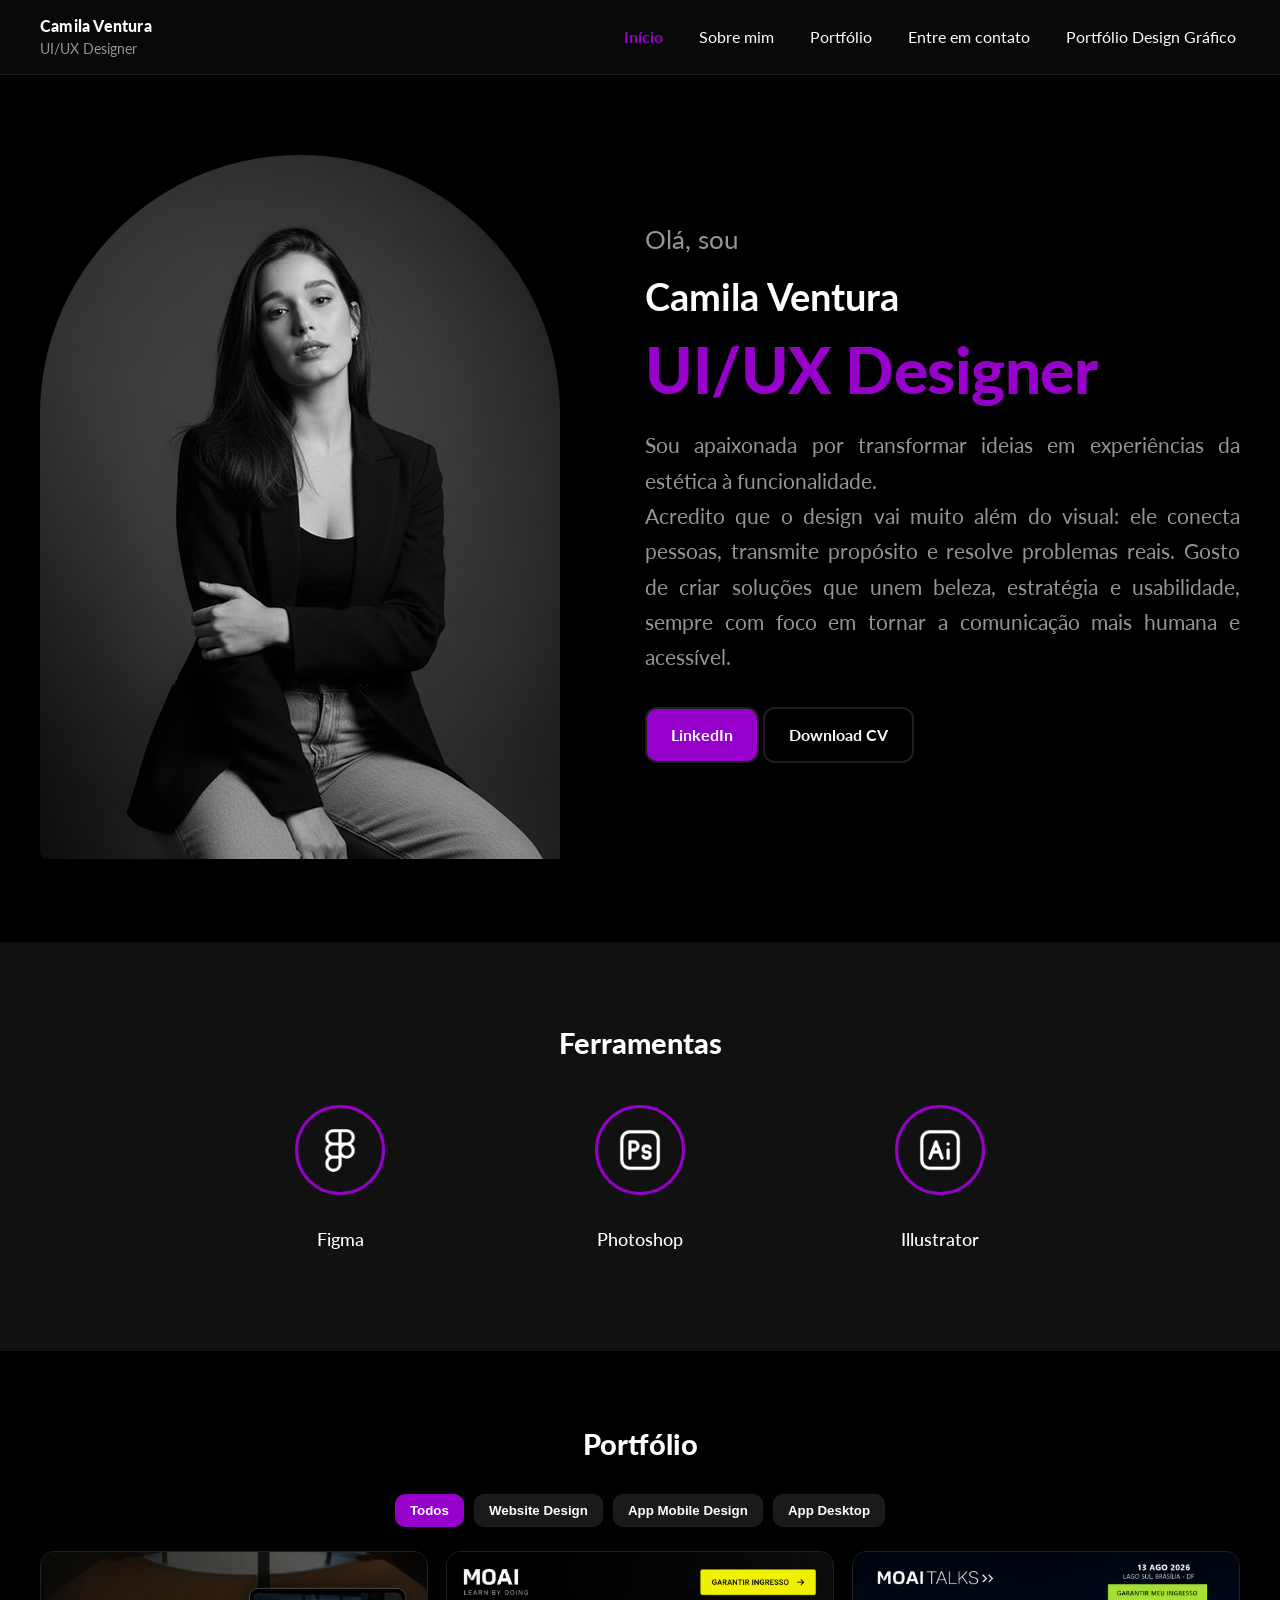
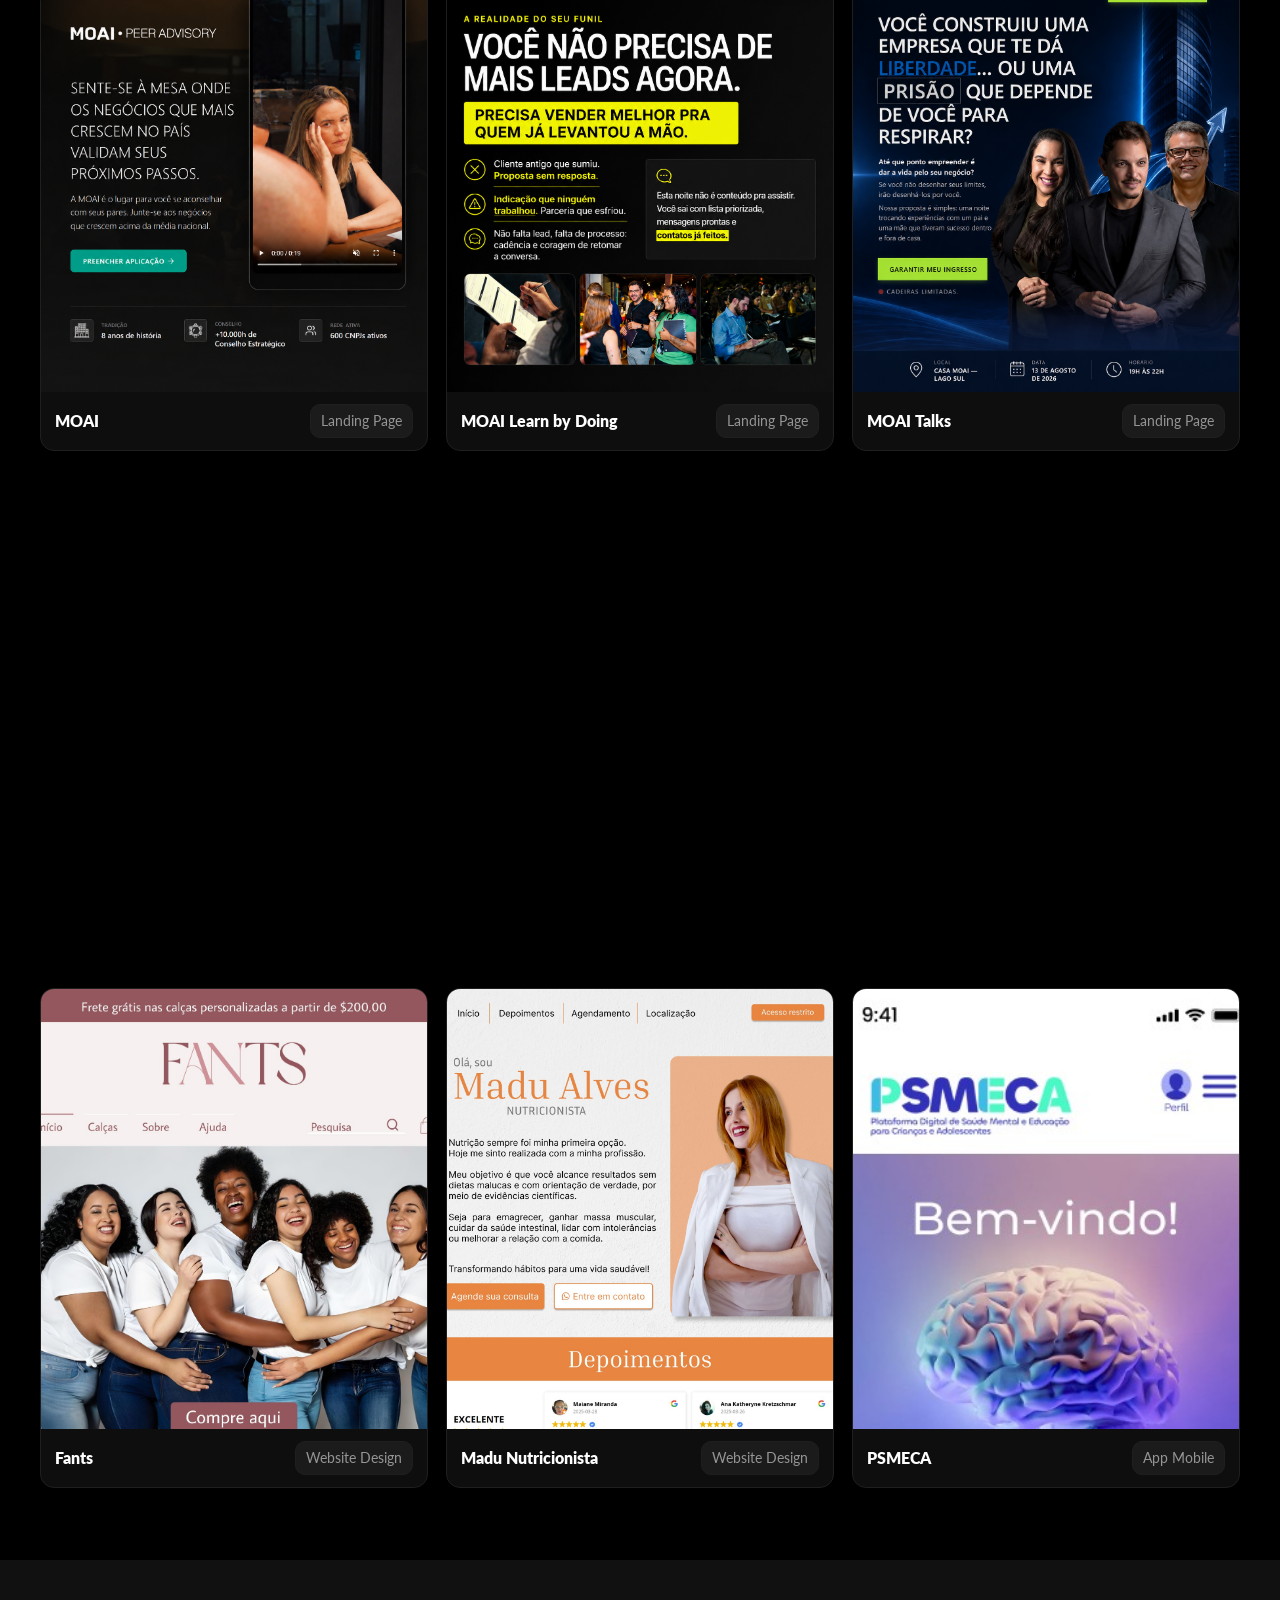
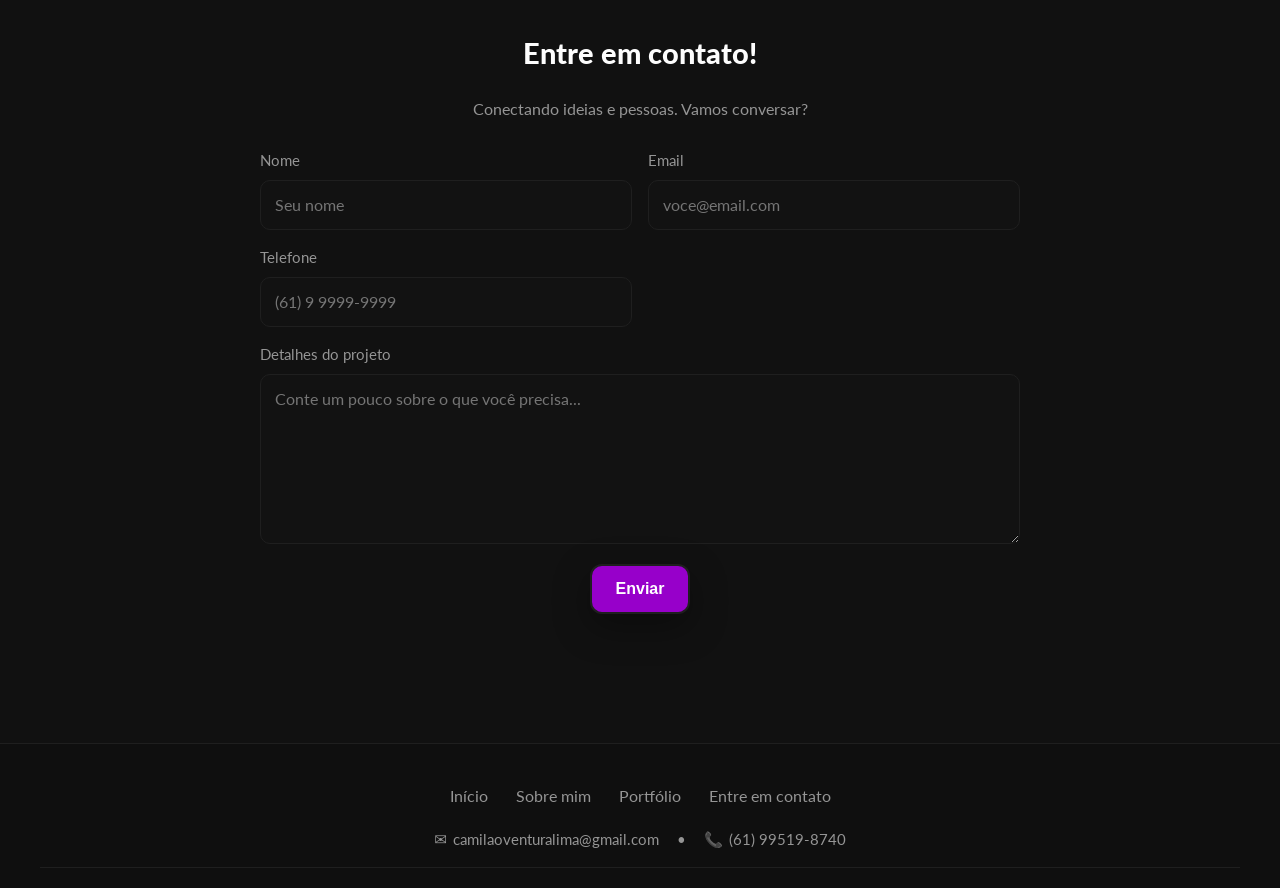
==== commit 5ed1df7b: "Adiciona projeto Alavanca ao portfólio" ====
--- a/index.html
+++ b/index.html
@@ -1,13 +1,16 @@
 <!DOCTYPE html>
 <html lang="pt-br">
+
 <head>
   <meta charset="UTF-8" />
   <meta name="viewport" content="width=device-width, initial-scale=1" />
+
   <title>Camila Ventura — UX/UI Designer</title>
 
   <!-- Fonte Lato -->
   <link rel="preconnect" href="https://fonts.googleapis.com">
   <link rel="preconnect" href="https://fonts.gstatic.com" crossorigin>
+
   <link
     href="https://fonts.googleapis.com/css2?family=Lato:wght@300;400;700;900&display=swap"
     rel="stylesheet"
@@ -21,6 +24,7 @@
 
   <!-- ================== HEADER ================== -->
   <header class="header" role="banner">
+
     <div class="container header__inner">
 
       <a class="brand" href="#">
@@ -29,6 +33,7 @@
       </a>
 
       <nav class="nav" aria-label="principal">
+
         <button
           class="nav__toggle"
           aria-expanded="false"
@@ -38,20 +43,29 @@
         </button>
 
         <ul id="menu" class="nav__list">
+
           <li>
-            <a class="is-active" href="#inicio">Início</a>
+            <a class="is-active" href="#inicio">
+              Início
+            </a>
           </li>
 
           <li>
-            <a href="#inicio">Sobre mim</a>
+            <a href="#inicio">
+              Sobre mim
+            </a>
           </li>
 
           <li>
-            <a href="#projetos">Portfólio</a>
+            <a href="#projetos">
+              Portfólio
+            </a>
           </li>
 
           <li>
-            <a href="#contato">Entre em contato</a>
+            <a href="#contato">
+              Entre em contato
+            </a>
           </li>
 
           <li>
@@ -63,10 +77,13 @@
               Portfólio Design Gráfico
             </a>
           </li>
+
         </ul>
+
       </nav>
 
     </div>
+
   </header>
 
 
@@ -78,30 +95,42 @@
       class="hero"
       aria-labelledby="hero-title"
     >
+
       <div class="container hero__inner">
 
         <div class="hero__photo reveal">
+
           <img
             src="assets/img/camila.png"
             alt="Camila Ventura"
           />
+
         </div>
 
+
         <div class="hero__text reveal">
 
-          <p class="kicker">Olá, sou</p>
+          <p class="kicker">
+            Olá, sou
+          </p>
 
           <h1 id="hero-title">
             <span>Camila Ventura</span>
           </h1>
 
-          <p class="role">UI/UX Designer</p>
+          <p class="role">
+            UI/UX Designer
+          </p>
 
           <p class="hero__desc">
-            Sou apaixonada por transformar ideias em experiências da estética à funcionalidade. <br>
-            Acredito que o design vai muito além do visual: ele conecta pessoas, transmite propósito e resolve problemas reais.
-            Gosto de criar soluções que unem beleza, estratégia e usabilidade, sempre com foco em tornar a comunicação mais humana e acessível.
+            Sou apaixonada por transformar ideias em experiências da estética à funcionalidade.
+            <br>
+            Acredito que o design vai muito além do visual: ele conecta pessoas,
+            transmite propósito e resolve problemas reais.
+            Gosto de criar soluções que unem beleza, estratégia e usabilidade,
+            sempre com foco em tornar a comunicação mais humana e acessível.
           </p>
+
 
           <div class="hero__cta">
 
@@ -125,7 +154,9 @@
           </div>
 
         </div>
+
       </div>
+
     </section>
 
 
@@ -134,13 +165,19 @@
       id="ferramentas"
       class="tools section--alt"
     >
+
       <div class="container">
 
-        <h2 class="section-title">Ferramentas</h2>
+        <h2 class="section-title">
+          Ferramentas
+        </h2>
 
         <div class="tools__grid">
 
+
+          <!-- FIGMA -->
           <div class="tool">
+
             <div class="tool__icon">
               <img
                 src="assets/img/icone-figma.png"
@@ -148,11 +185,16 @@
               >
             </div>
 
-            <p class="tool__name">Figma</p>
+            <p class="tool__name">
+              Figma
+            </p>
+
           </div>
 
 
+          <!-- PHOTOSHOP -->
           <div class="tool">
+
             <div class="tool__icon">
               <img
                 src="assets/img/icone-photoshop.png"
@@ -160,11 +202,16 @@
               >
             </div>
 
-            <p class="tool__name">Photoshop</p>
+            <p class="tool__name">
+              Photoshop
+            </p>
+
           </div>
 
 
+          <!-- ILLUSTRATOR -->
           <div class="tool">
+
             <div class="tool__icon">
               <img
                 src="assets/img/icone-illustrator.png"
@@ -172,11 +219,16 @@
               >
             </div>
 
-            <p class="tool__name">Illustrator</p>
+            <p class="tool__name">
+              Illustrator
+            </p>
+
           </div>
 
         </div>
+
       </div>
+
     </section>
 
 
@@ -185,9 +237,12 @@
       id="projetos"
       class="section"
     >
+
       <div class="container">
 
-        <h2 class="section-title">Portfólio</h2>
+        <h2 class="section-title">
+          Portfólio
+        </h2>
 
 
         <!-- ================== FILTROS ================== -->
@@ -206,6 +261,7 @@
             Todos
           </button>
 
+
           <button
             class="filter-btn"
             data-filter="website"
@@ -214,6 +270,7 @@
             Website Design
           </button>
 
+
           <button
             class="filter-btn"
             data-filter="app-mobile"
@@ -222,6 +279,7 @@
             App Mobile Design
           </button>
 
+
           <button
             class="filter-btn"
             data-filter="app-desktop"
@@ -250,6 +308,7 @@
             >
 
             <footer class="card-footer">
+
               <strong class="card-title">
                 MOAI
               </strong>
@@ -257,6 +316,7 @@
               <span class="tag">
                 Landing Page
               </span>
+
             </footer>
 
             <a
@@ -285,6 +345,7 @@
             >
 
             <footer class="card-footer">
+
               <strong class="card-title">
                 MOAI Learn by Doing
               </strong>
@@ -292,6 +353,7 @@
               <span class="tag">
                 Landing Page
               </span>
+
             </footer>
 
             <a
@@ -320,6 +382,7 @@
             >
 
             <footer class="card-footer">
+
               <strong class="card-title">
                 MOAI Talks
               </strong>
@@ -327,6 +390,7 @@
               <span class="tag">
                 Landing Page
               </span>
+
             </footer>
 
             <a
@@ -335,6 +399,80 @@
               target="_blank"
               rel="noopener noreferrer"
               aria-label="Abrir Landing Page MOAI Talks"
+            >
+              Abrir
+            </a>
+
+          </article>
+
+
+          <!-- ================== ALAVANCA ================== -->
+          <article
+            class="portfolio-card"
+            data-category="app-desktop"
+          >
+
+            <img
+              src="assets/img/thumb-05.png"
+              alt="Alavanca — Aplicação Desktop"
+              loading="lazy"
+            >
+
+            <footer class="card-footer">
+
+              <strong class="card-title">
+                Alavanca
+              </strong>
+
+              <span class="tag">
+                App Desktop
+              </span>
+
+            </footer>
+
+            <a
+              class="card-hit"
+              href="./projetos/alavanca/"
+              target="_blank"
+              rel="noopener noreferrer"
+              aria-label="Abrir projeto Alavanca"
+            >
+              Abrir
+            </a>
+
+          </article>
+
+
+          <!-- ================== BORA VENDER ================== -->
+          <article
+            class="portfolio-card"
+            data-category="website"
+          >
+
+            <img
+              src="assets/img/thumb-06.png"
+              alt="MOAI Bora Vender Brasília — Landing Page"
+              loading="lazy"
+            >
+
+            <footer class="card-footer">
+
+              <strong class="card-title">
+                MOAI Bora Vender Brasília
+              </strong>
+
+              <span class="tag">
+                Landing Page
+              </span>
+
+            </footer>
+
+            <a
+              class="card-hit"
+              href="https://boravender.moaiclubedelideres.com/"
+              target="_blank"
+              rel="noopener noreferrer"
+              aria-label="Abrir Landing Page MOAI Bora Vender Brasília"
             >
               Abrir
             </a>
@@ -355,6 +493,7 @@
             >
 
             <footer class="card-footer">
+
               <strong class="card-title">
                 Curso Português em Módulos
               </strong>
@@ -362,6 +501,7 @@
               <span class="tag">
                 Landing Page
               </span>
+
             </footer>
 
             <a
@@ -390,6 +530,7 @@
             >
 
             <footer class="card-footer">
+
               <strong class="card-title">
                 Fants
               </strong>
@@ -397,6 +538,7 @@
               <span class="tag">
                 Website Design
               </span>
+
             </footer>
 
             <a
@@ -425,6 +567,7 @@
             >
 
             <footer class="card-footer">
+
               <strong class="card-title">
                 Madu Nutricionista
               </strong>
@@ -432,6 +575,7 @@
               <span class="tag">
                 Website Design
               </span>
+
             </footer>
 
             <a
@@ -460,6 +604,7 @@
             >
 
             <footer class="card-footer">
+
               <strong class="card-title">
                 PSMECA
               </strong>
@@ -467,6 +612,7 @@
               <span class="tag">
                 App Mobile
               </span>
+
             </footer>
 
             <a
@@ -483,7 +629,9 @@
 
 
         </div>
+
       </div>
+
     </section>
 
 
@@ -492,6 +640,7 @@
       id="contato"
       class="section section--alt"
     >
+
       <div class="container">
 
         <h2 class="section-title">
@@ -510,7 +659,10 @@
           method="POST"
         >
 
+
+          <!-- NOME -->
           <div class="field">
+
             <label for="nome">
               Nome
             </label>
@@ -522,10 +674,13 @@
               placeholder="Seu nome"
               required
             >
+
           </div>
 
 
+          <!-- EMAIL -->
           <div class="field">
+
             <label for="email">
               Email
             </label>
@@ -537,10 +692,13 @@
               placeholder="voce@email.com"
               required
             >
+
           </div>
 
 
+          <!-- TELEFONE -->
           <div class="field">
+
             <label for="telefone">
               Telefone
             </label>
@@ -551,9 +709,11 @@
               type="tel"
               placeholder="(61) 9 9999-9999"
             >
+
           </div>
 
 
+          <!-- MENSAGEM -->
           <div class="field field--full">
 
             <label for="mensagem">
@@ -571,13 +731,16 @@
           </div>
 
 
+          <!-- BOTÃO -->
           <div class="actions">
+
             <button
               type="submit"
               class="btn btn--primary"
             >
               Enviar
             </button>
+
           </div>
 
 
@@ -590,6 +753,7 @@
         </form>
 
       </div>
+
     </section>
 
 
@@ -605,10 +769,23 @@
           class="footer__nav"
           aria-label="rodapé"
         >
-          <a href="#inicio">Início</a>
-          <a href="#inicio">Sobre mim</a>
-          <a href="#projetos">Portfólio</a>
-          <a href="#contato">Entre em contato</a>
+
+          <a href="#inicio">
+            Início
+          </a>
+
+          <a href="#inicio">
+            Sobre mim
+          </a>
+
+          <a href="#projetos">
+            Portfólio
+          </a>
+
+          <a href="#contato">
+            Entre em contato
+          </a>
+
         </nav>
 
 
@@ -645,4 +822,5 @@
   <script src="assets/js/main.js"></script>
 
 </body>
+
 </html>
